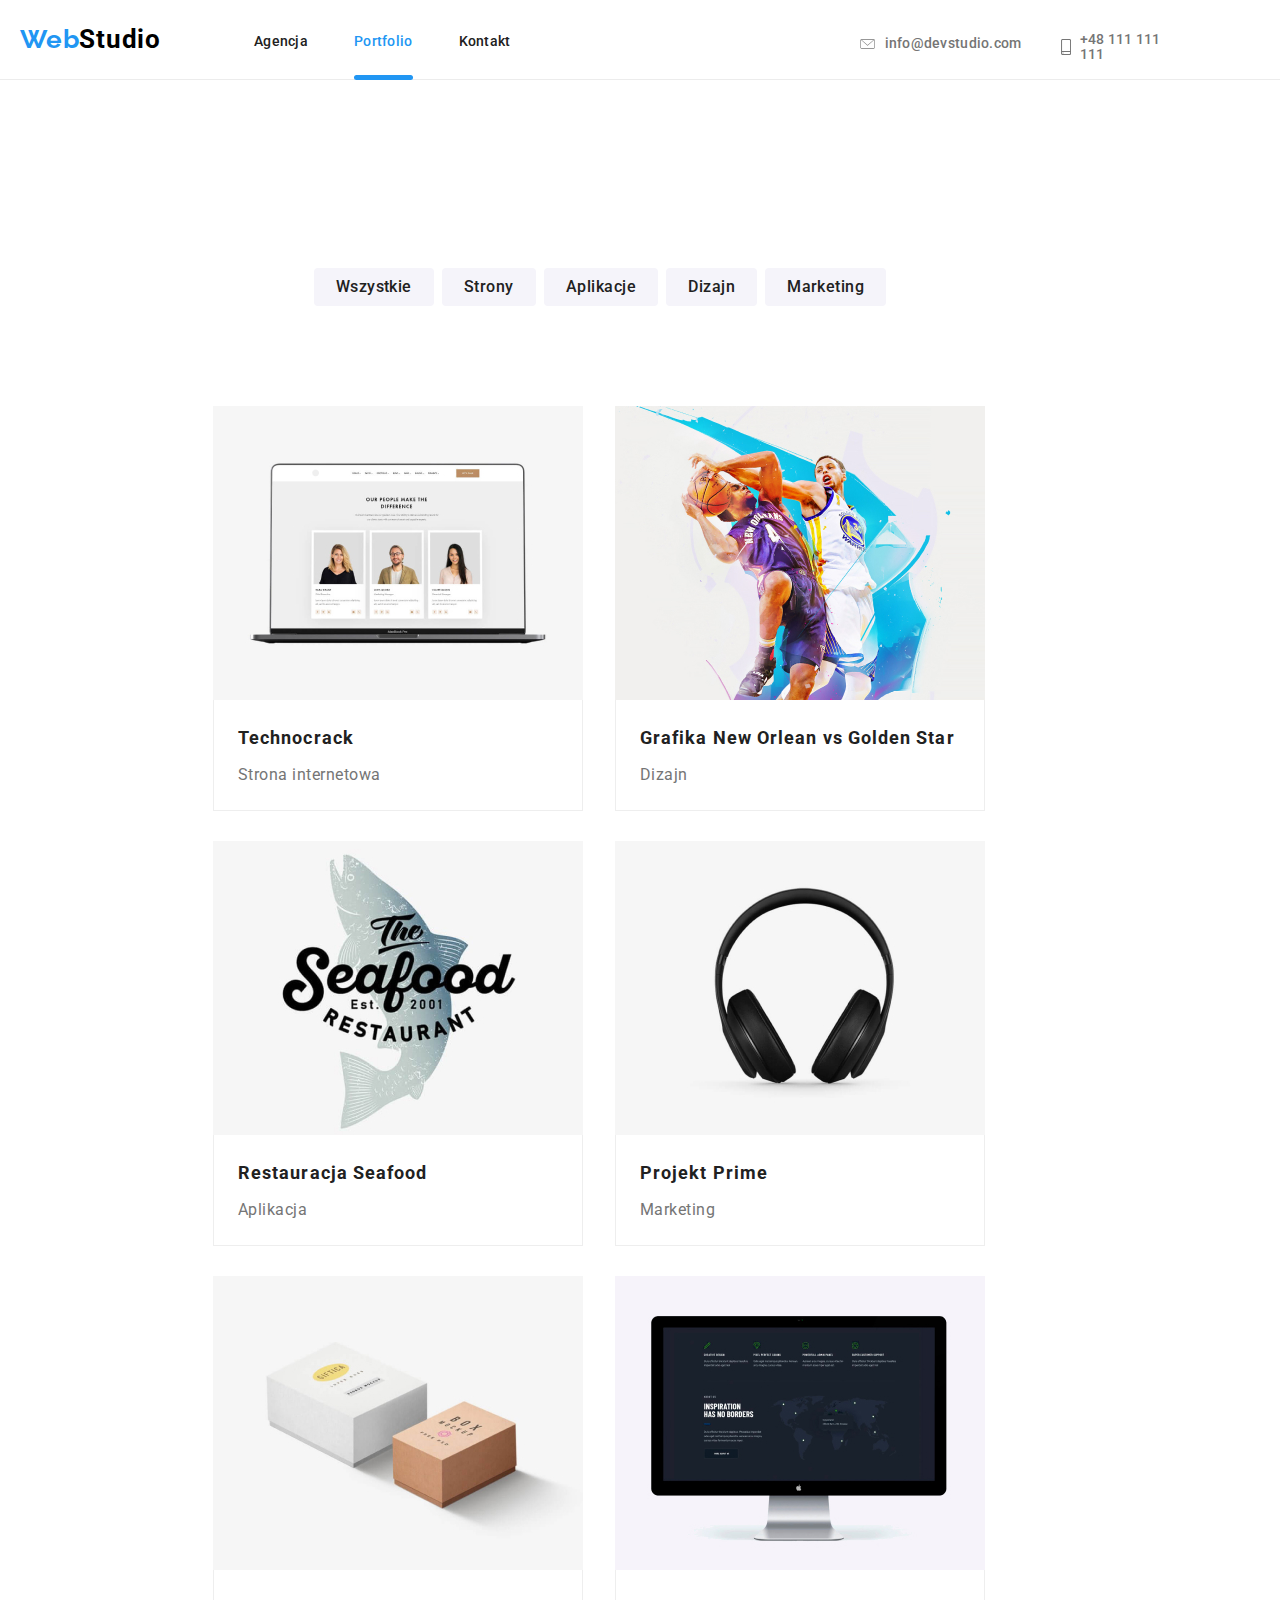
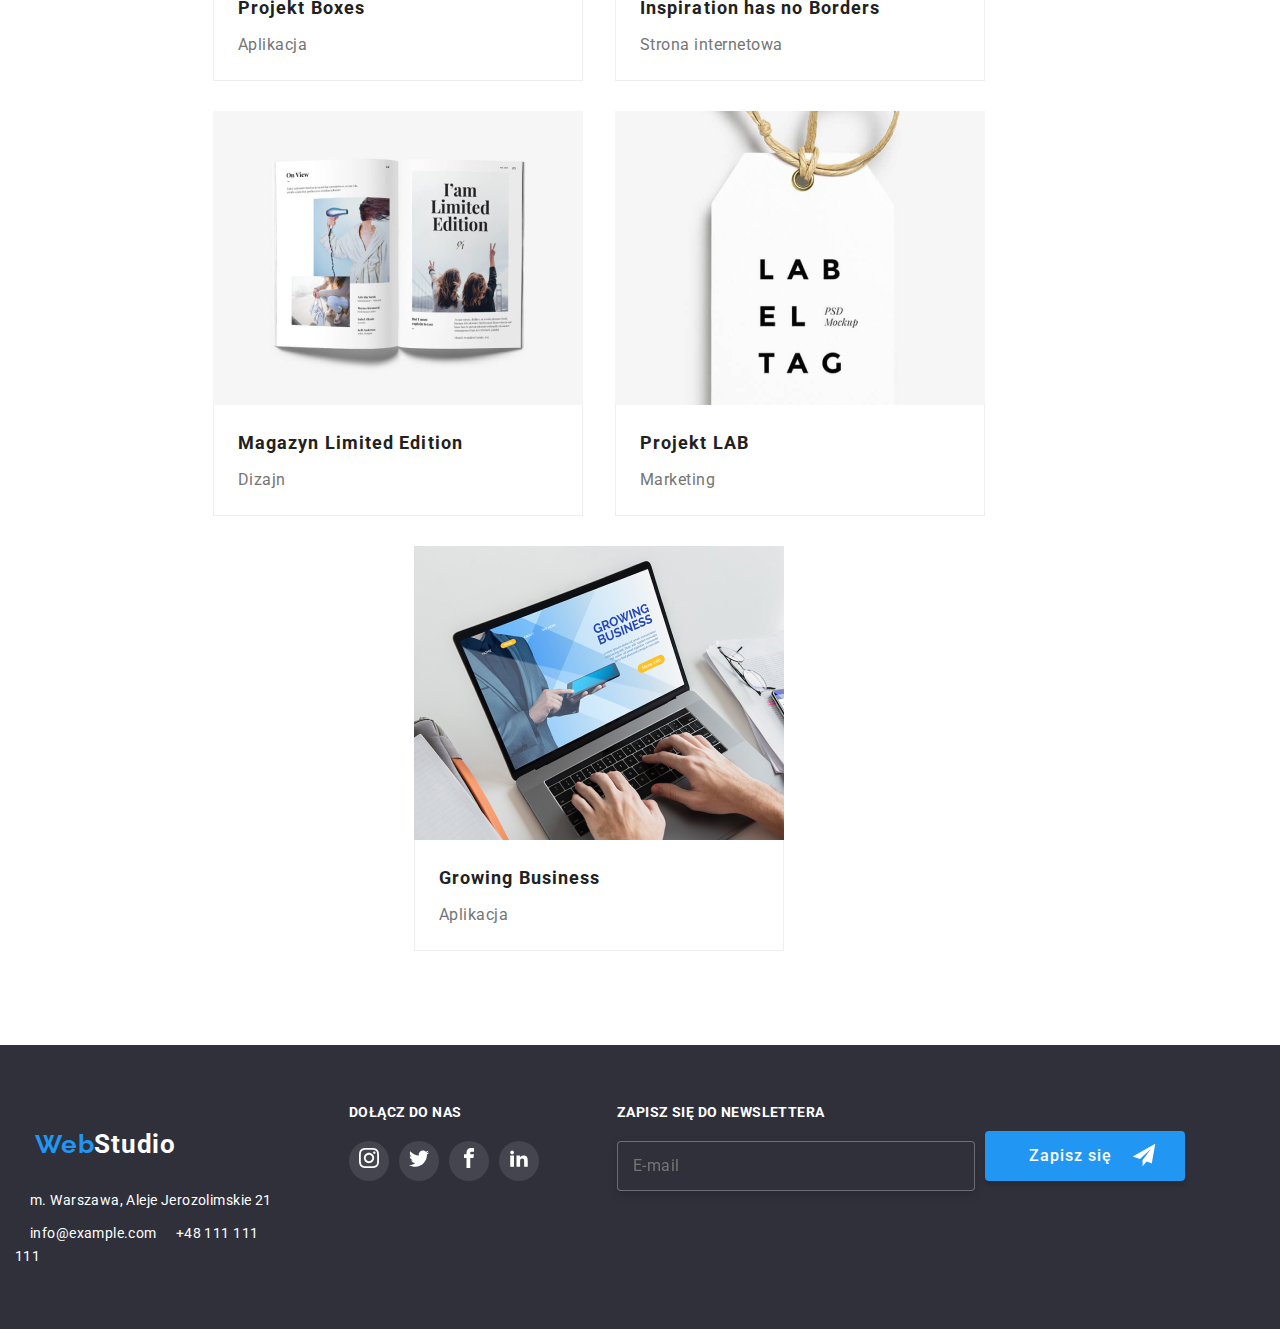
==== portfolio.html @ b89a32fb "HW 08" ====
<!DOCTYPE html>
<html lang="pl">

<head>
    <meta charset="utf-8">
    <meta http-equiv="X-UA-Compatible" content="IE=edge">
    <meta name="viewport" content="width=device-width, initial-scale=1.0">
    <link rel="stylesheet" href="https://cdnjs.cloudflare.com/ajax/libs/modern-normalize/1.0.0/modern-normalize.min.css">
    <title>WebStudio/Portfolio</title>
    <link rel="preconnect" href="https://fonts.googleapis.com"> 
    <link rel="preconnect" href="https://fonts.gstatic.com" crossorigin> 
    <link href="https://fonts.googleapis.com/css2?family=Anek+Latin:wght@700&family=Raleway:wght@700&family=Roboto:wght@400;500;700;900&display=swap" rel="stylesheet">
    <link rel="stylesheet" href="css/main.min.css">
</head>

<body class="center">

    <!--HEADER-->
    
    <header class="header">
        <div class="container header__links">
            <a class="logo" href="index.html" target="_self"><span class="logo__link">Web</span>Studio</a>
            <nav class="nav">    
                <ul class="nav-list list">
                    <li>
                        <a class="nav-list__item" href="index.html">Agencja</a>
                    </li>
                    <li>
                        <a class="nav-list__item nav-list__item--active" href="portfolio.html" target="_self">Portfolio</a>
                    </li>
                    <li>
                        <a class="nav-list__item" href="#footer">Kontakt</a>
                    </li>
                </ul>
            </nav>
            <div>
                <ul class="contacts list">
                    <li> 
                        <a class="contacts__link" href="mailto:info@devstudio.com">
                            <svg class="icon contacts__icon" width="25" height="20" viewBox="0 0 25 20">
                                <use href="./images/icons.svg#icon-mail-envelope-closed"></use>
                            </svg>
                            info@devstudio.com
                        </a>
                    </li>
                    <li>
                        <a class="contacts__link" href="tel:+48111111111"> 
                            <svg class="icon contacts__icon" width="25" height="16" viewBox="0 0 10 16">
                                <use href="./images/icons.svg#icon-smartphone"></use>
                            </svg>
                            +48 111 111 111
                        </a>
                    </li>
                </ul>
            </div>
             <button type="button" class="js-open-menu"><svg class="menu__open-btn"><use href="./images/icons.svg#icon-menu_40px"></use></svg></button>
        </div>

        <!-- MENU MOBILE-->

        <div class="js-menu-container">
            <button type="button" class="js-close-menu"><svg class="menu__button-icon"><use href="./images/icons.svg#icon-close-24px"></use></svg></button>  
            <nav>
                <ul class="mobile-nav">
                    <li><a href="index.html"class="mobile-nav__item">Agencja</a></li>
                    <li><a href="portfolio.html"class="mobile-nav__item">Portfolio</a></li>
                    <li><a href="#" class="mobile-nav__item">Kontakt</a></li>
                </ul>
            </nav>
            <div>
                <ul>
                    <li>
                        <a href="tel:+48111111111" class="menu__contact menu__contact--tel">+48 111 111 111</a>
                    </li>
                    <li>
                        <a href="mailto:info@devstudio.com" class="menu__contact menu__contact--mail">info@devstudio.com</a>
                    </li>
                </ul>
            </div>
            <ul class="menu__socials">
                <li><a href="#" class="menu__socials--item menu__socials--item-first">Instagram</a></li>
                <li><a href="#" class="menu__socials--item">Twitter</a></li>
                <li><a href="#" class="menu__socials--item">Facebook</a></li>
                <li><a href="#" class="menu__socials--item menu__socials--item-last">LinkedIn</a></li>
            </ul>        
        </div>
    </header>
   
    <!--GŁÓWNA ZAWARTOŚĆ STRONY-->

    <main class="portfolio">
        <section class="section">
            <div class="container">
                <ul class="aside-list list">
                    <li>
                        <button class="aside-list__button" type="button">Wszystkie</button>
                    </li>
                    <li>
                        <button class="aside-list__button" type="button">Strony</button>
                    </li>
                    <li>
                        <button class="aside-list__button" type="button">Aplikacje</button>
                    </li>
                    <li>
                        <button class="aside-list__button" type="button">Dizajn</button>
                    </li>
                    <li>
                        <button class="aside-list__button" type="button">Marketing</button>
                    </li>
                </ul>
            </div>    
            
            <!--SEKCJA WSZYSTKIE-->
        
            <div class="container">
                <ul class="portfolio-list">
                    <li>
                        <figure class="portfolio-list__figure"> 
                            <div class="portfolio-list__box">
                                <div class="portfolio-list__overlay">
                                    <p class="portfolio-list__text">
                                    Technocrack jest popularną platformą wykorzystywaną do rozpowszechniania koronawirusa. Firmy wykorzystują tę platformę do celów szpiegowskich i ataków na niezabezpieczone serwery konkurencji</p>
                                </div>
                                <picture>
                                    <source srcset="./images/technocrack/mobile_technocrack.jpg 1x, ./images/technocrack/mobile_technocrack@2x.jpg 2x" media="(max-width: 767px)"/>
                                    <source srcset="./images/technocrack/tablet_technocrack.jpg 1x, ./images/technocrack/tablet_technocrack@2x.jpg 2x" media="(max-width: 1199px)"/>
                                    <source srcset="./images/technocrack/desktop_technocrack.jpg 1x, ./images/technocrack/desktop_technocrack@2x.jpg 2x" media="(min-width: 1200px)"/>
                                    <img class="no-gap portfolio-list__media" src="./images/technocrack/mobile_technocrack.jpg" alt="Makieta strony internetowej"/>
                                </picture>
                            </div> 
                            <figcaption class="portfolio-list__item">
                                <h2 class="portfolio-list__title">Technocrack</h2>
                                <p class="portfolio-list__descr">Strona internetowa</p>
                            </figcaption>
                        </figure>
                    </li>
                    <li>
                        <figure class="portfolio-list__figure">
                            <div class="portfolio-list__box">
                                <div class="portfolio-list__overlay">
                                    <p class="portfolio-list__text">
                                    Technocrack jest popularną platformą wykorzystywaną do rozpowszechniania koronawirusa. Firmy wykorzystują tę platformę do celów szpiegowskich i ataków na niezabezpieczone serwery konkurencji</p>
                                </div>
                                <picture>
                                    <source srcset="./images/new-orleans/mobile_new-orleans.jpg 1x, ./images/new-orleans/mobile_new-orleans@2x.jpg 2x" media="(max-width: 767px)"/>
                                    <source srcset="./images/new-orleans/tablet_new-orleans.jpg 1x, ./images/new-orleans/tablet_new-orleans@2x.jpg 2x" media="(max-width: 1199px)"/>
                                    <source srcset="./images/new-orleans/desktop_new-orleans.jpg 1x, ./images/new-orleans/desktop_new-orleans@2x.jpg 2x" media="(min-width: 1200px)"/>
                                    <img class="no-gap portfolio-list__media" src="./images/new-orleans/mobile_new-orleans.jpg" alt="Koszykarze"/>
                                </picture>                                
                            </div>
                            <figcaption class="portfolio-list__item">
							    <h2 class="portfolio-list__title">Grafika New Orlean vs Golden Star</h2>
                                <p class="portfolio-list__descr">Dizajn</p>
                            </figcaption>
                        </figure>
                    </li>
                    <li>
                        <figure class="portfolio-list__figure">
                            <div class="portfolio-list__box">
                                <div class="portfolio-list__overlay">
                                    <p class="portfolio-list__text">
                                    Technocrack jest popularną platformą wykorzystywaną do rozpowszechniania koronawirusa. Firmy wykorzystują tę platformę do celów szpiegowskich i ataków na niezabezpieczone serwery konkurencji</p>
                                </div>
                                <picture>
                                    <source srcset="./images/seafood/mobile_seafood.jpg 1x, ./images/seafood/mobile_seafood@2x.jpg 2x" media="(max-width: 767px)"/>
                                    <source srcset="./images/seafood/tablet_seafood.jpg 1x, ./images/seafood/tablet_seafood@2x.jpg 2x" media="(max-width: 1199px)"/>
                                    <source srcset="./images/seafood/desktop_seafood.jpg 1x, ./images/seafood/desktop_seafood@2x.jpg 2x" media="(min-width: 1200px)"/>
                                    <img class="no-gap portfolio-list__media" src="./images/seafood/mobile_seafood.jpg" alt="Logo restauracji Seafood"/>
                                </picture>                                
                            </div>
                            <figcaption class="portfolio-list__item">
                                <h2 class="portfolio-list__title">Restauracja Seafood</h2>
                                <p class="portfolio-list__descr">Aplikacja</p>
                            </figcaption>
                        </figure>
                    </li>
                    <li>
                        <figure class="portfolio-list__figure">
                            <div class="portfolio-list__box">
                                <div class="portfolio-list__overlay">
                                    <p class="portfolio-list__text">
                                    Technocrack jest popularną platformą wykorzystywaną do rozpowszechniania koronawirusa. Firmy wykorzystują tę platformę do celów szpiegowskich i ataków na niezabezpieczone serwery konkurencji</p>
                                </div>
                                <picture>
                                    <source srcset="./images/projekt-prime/mobile_projekt-prime.jpg 1x, ./images/projekt-prime/mobile_projekt-prime@2x.jpg 2x" media="(max-width: 767px)"/>
                                    <source srcset="./images/projekt-prime/tablet_projekt-prime.jpg 1x, ./images/projekt-prime/tablet_projekt-prime@2x.jpg 2x" media="(max-width: 1199px)"/>
                                    <source srcset="./images/projekt-prime/desktop_projekt-prime.jpg 1x, ./images/projekt-prime/desktop_projekt-prime@2x.jpg 2x" media="(min-width: 1200px)"/>
                                    <img class="no-gap portfolio-list__media" src="./images/projekt-prime/mobile_projekt-prime.jpg" alt="Czarne słuchawki"/>
                                </picture>                                
                            </div>
                            <figcaption class="portfolio-list__item">
                                <h2 class="portfolio-list__title">Projekt Prime</h2>
                                <p class="portfolio-list__descr">Marketing</p>
                            </figcaption>
                        </figure>
                    </li>
                    <li>
                        <figure class="portfolio-list__figure">
                            <div class="portfolio-list__box">
                                <div class="portfolio-list__overlay">
                                    <p class="portfolio-list__text">
                                    Technocrack jest popularną platformą wykorzystywaną do rozpowszechniania koronawirusa. Firmy wykorzystują tę platformę do celów szpiegowskich i ataków na niezabezpieczone serwery konkurencji</p>
                                </div>
                                <picture>
                                    <source srcset="./images/projekt-boxes/mobile_projekt-boxes.jpg 1x, ./images/projekt-boxes/mobile_projekt-boxes@2x.jpg 2x" media="(max-width: 767px)"/>
                                    <source srcset="./images/projekt-boxes/tablet_projekt-boxes.jpg 1x, ./images/projekt-boxes/tablet_projekt-boxes@2x.jpg 2x" media="(max-width: 1199px)"/>
                                    <source srcset="./images/projekt-boxes/desktop_projekt-boxes.jpg 1x, ./images/projekt-boxes/desktop_projekt-boxes@2x.jpg 2x" media="(min-width: 1200px)"/>
                                    <img class="no-gap portfolio-list__media" src="./images/projekt-boxes/mobile_projekt-boxes.jpg" alt="Dwa kartony"/>
                                </picture>                                
                            </div>
                            <figcaption class="portfolio-list__item">
                                <h2 class="portfolio-list__title">Projekt Boxes</h2>
                                <p class="portfolio-list__descr">Aplikacja</p>
                            </figcaption>
                        </figure>
                    </li>
                    <li>
                        <figure class="portfolio-list__figure">
                            <div class="portfolio-list__box">
                                <div class="portfolio-list__overlay">
                                    <p class="portfolio-list__text">
                                    Technocrack jest popularną platformą wykorzystywaną do rozpowszechniania koronawirusa. Firmy wykorzystują tę platformę do celów szpiegowskich i ataków na niezabezpieczone serwery konkurencji</p>
                                </div>
                                <picture>
                                    <source srcset="./images/inspiration/mobile_inspiration.jpg 1x, ./images/inspiration/mobile_inspiration@2x.jpg 2x" media="(max-width: 767px)"/>
                                    <source srcset="./images/inspiration/tablet_inspiration.jpg 1x, ./images/inspiration/tablet_inspiration@2x.jpg 2x" media="(max-width: 1199px)"/>
                                    <source srcset="./images/inspiration/desktop_inspiration.jpg 1x, ./images/inspiration/desktop_inspiration@2x.jpg 2x" media="(min-width: 1200px)"/> 
                                    <img class="no-gap portfolio-list__media" src="./images/inspiration/mobile_inspiration.jpg" alt="Monitor"/>
                                </picture>                               
                            </div>
                            <figcaption class="portfolio-list__item">
                                <h2 class="portfolio-list__title">Inspiration has no Borders</h2>
                                <p class="portfolio-list__descr">Strona internetowa</p>
                            </figcaption>
                        </figure>
                    </li>
                    <li>
                        <figure class="portfolio-list__figure">
                            <div class="portfolio-list__box">
                                <div class="portfolio-list__overlay">
                                    <p class="portfolio-list__text">
                                    Technocrack jest popularną platformą wykorzystywaną do rozpowszechniania koronawirusa. Firmy wykorzystują tę platformę do celów szpiegowskich i ataków na niezabezpieczone serwery konkurencji</p>
                                </div>
                                <picture>
                                    <source srcset="./images/magazyn/mobile_magazyn.jpg 1x, ./images/magazyn/mobile_magazyn@2x.jpg 2x" media="(max-width: 767px)"/>
                                    <source srcset="./images/magazyn/tablet_magazyn.jpg 1x, ./images/magazyn/tablet_magazyn@2x.jpg 2x" media="(max-width: 1199px)"/>
                                    <source srcset="./images/magazyn/desktop_magazyn.jpg 1x, ./images/magazyn/desktop_magazyn@2x.jpg 2x" media="(min-width: 1200px)"/>
                                    <img class="no-gap portfolio-list__media" src="./images/magazyn/mobile_magazyn.jpg" alt="Magazyn"/>
                                </picture>                                
                            </div>
                            <figcaption class="portfolio-list__item">
                                <h2 class="portfolio-list__title">Magazyn Limited Edition</h2>
                                <p class="portfolio-list__descr">Dizajn</p>
                            </figcaption>
                        </figure>
                    </li>
                    <li>
                        <figure class="portfolio-list__figure">
                            <div class="portfolio-list__box">
                                <div class="portfolio-list__overlay">
                                    <p class="portfolio-list__text">
                                    Technocrack jest popularną platformą wykorzystywaną do rozpowszechniania koronawirusa. Firmy wykorzystują tę platformę do celów szpiegowskich i ataków na niezabezpieczone serwery konkurencji</p>
                                </div>
                                <picture>
                                    <source srcset="./images/projekt-lab/mobile_projekt-lab.jpg 1x, ./images/projekt-lab/mobile_projekt-lab@2x.jpg 2x" media="(max-width: 767px)"/>
                                    <source srcset="./images/projekt-lab/tablet_projekt-lab.jpg 1x, ./images/projekt-lab/tablet_projekt-lab@2x.jpg 2x" media="(max-width: 1199px)"/>
                                    <source srcset="./images/projekt-lab/desktop_projekt-lab.jpg 1x, ./images/projekt-lab/desktop_projekt-lab@2x.jpg 2x" media="(min-width: 1200px)"/>
                                    <img class="no-gap portfolio-list__media" src="./images/projekt-lab/mobile_projekt-lab.jpg" alt="zawieszka lab"/>
                                </picture>                                
                            </div>
                            <figcaption class="portfolio-list__item">
                                <h2 class="portfolio-list__title">Projekt LAB</h2>
                                <p class="portfolio-list__descr">Marketing</p>
                            </figcaption>
                        </figure>
                    </li>
                    <li>
                        <figure class="portfolio-list__figure">
                            <div class="portfolio-list__box">
                                <div class="portfolio-list__overlay">
                                    <p class="portfolio-list__text">
                                    Technocrack jest popularną platformą wykorzystywaną do rozpowszechniania koronawirusa. Firmy wykorzystują tę platformę do celów szpiegowskich i ataków na niezabezpieczone serwery konkurencji</p>
                                </div>
                                <picture>
                                    <source srcset="./images/growing-business/mobile_growing-business.jpg 1x, ./images/growing-business/mobile_growing-business@2x.jpg 2x" media="(max-width: 767px)"/>
                                    <source srcset="./images/growing-business/tablet_growing-business.jpg 1x, ./images/growing-business/tablet_growing-business@2x.jpg 2x" media="(max-width: 1199px)"/>
                                    <source srcset="./images/growing-business/desktop_growing-business.jpg 1x, ./images/growing-business/desktop_growing-business@2x.jpg 2x" media="(min-width: 1200px)"/>
                                    <img class="no-gap portfolio-list__media" src="./images/growing-business/mobile_growing-business.jpg" alt="Laptop"/>
                                </picture>                                
                            </div>
                            <figcaption class="portfolio-list__item">
                                <h2 class="portfolio-list__title">Growing Business</h2>
                                <p class="portfolio-list__descr">Aplikacja</p>
                            </figcaption>
                        </figure>
                    </li>
                </ul>
            </section> 
        </div>
    </main>

    <!--FOOTER-->
    
    <footer class="footer">
        <div class="container footer-section">
            <ul class="footer-section__tablet">
                <li class="tablet__section">
                    <section>
                        <h2 class="footer-logo">
                            <a class="logo" href="index.html"><span class="logo__link">Web</span><span class="logo__link--white">Studio</span></a>
                        </h2>
                        <address class="footer__address"> m. Warszawa, Aleje Jerozolimskie 21</address>
                        <a class="footer-section__item--contact" href="mailto:info@example.com">info@example.com</a>
                        <a class="footer-section__item--contact" href="tel:+48111111111">+48 111 111 111</a>
                    </section>
                    <section class="footer__social-media">
                        <p class="footer__title">DOŁĄCZ DO NAS</p>
                        <div>
                            <ul class="footer__social-list list">
                                <li class="footer__social-item">
                                    <a>
                                        <svg width="20" height="20" viewBox="0 0 32 32">
                                            <use href="./images/icons.svg#icon-instagram"></use>
                                        </svg>
                                    </a>
                                </li>
                                <li class="footer__social-item">
                                    <a>
                                        <svg width="20" height="20" viewBox="0 0 32 32">
                                            <use href="./images/icons.svg#icon-twitter"></use>
                                        </svg>
                                    </a>
                                </li>
                                <li class="footer__social-item">
                                    <a>
                                        <svg width="20" height="20" viewBox="0 0 32 32">
                                            <use href="./images/icons.svg#icon-facebook"></use>
                                        </svg>
                                    </a>
                                </li>
                                <li class="footer__social-item">
                                    <a>
                                        <svg width="20" height="20" viewBox="0 0 32 32">
                                            <use href="./images/icons.svg#icon-linkedin2"></use>
                                        </svg>
                                    </a>
                                </li>
                            </ul>
                        </div>
                    </section> 
                </li>
                <li>   
                    <section class="newsletter">
                        <div>
                            <p class="footer__title">Zapisz się do newslettera</p>
                            <form name="newsletter" autocomplete="on"novalidate class="newsletter__form">
                                <label>
                                    <input class="newsletter__input" type="email" name="email" placeholder="E-mail"/>  
                                </label>
                                <button class="footer-btn" type="submit">
                                    <span class="footer-btn__label">Zapisz się</span>
                                    <svg class="footer-btn__icon" viewBox="0 0 34 32">
                                        <use href="./images/icons.svg#icon-icon-send"></use>
                                    </svg>
                                </button>
                            </form>    
                        </div>
                    </section>
                </li> 
            </ul>
        </div>
    </footer>
    <script src="./js/mobile-menu.js"></script>
</body>

</html>
---- css/main.min.css ----
body{font-family:"Roboto","Raleway",sans-serif;background-color:#fff;color:#212121;width:100%}*,*:before,*:after{margin:0;padding:0;box-sizing:border-box;list-style:none;text-decoration:none;text-transform:none;border:none;outline:none}h1,h2,h3,h4,h5,h6{margin:0}li{display:list-item}.container{width:100%;max-width:1200px;padding-left:15px;padding-right:15px;display:block;justify-content:center}.section{padding:94px 0 94px 0}.center{margin:0 auto}@media screen and (min-width: 320px)and (max-width: 767px){.container{min-width:320px;max-width:480px}}@media screen and (min-width: 768px)and (max-width: 1199px){.container{max-width:768px}}@media screen and (min-width: 1200px){.container{max-width:1200px}}.aside-list{display:flex;gap:8px;padding-bottom:50px;padding-left:15px;padding-right:15px;justify-content:center}.aside-list__button{font-family:"Roboto";font-weight:500;font-size:16px;line-height:1.6;text-align:center;border-radius:4px;background-color:#f5f4fa;color:#212121;letter-spacing:.03em;padding-top:6px;padding-bottom:6px;padding-left:22px;padding-right:22px;border:0px;cursor:pointer;transition:color 250ms,background 250ms,box-shadow 250ms;transition-timing-function:cubic-bezier(0.4, 0, 0.2, 1)}.aside-list__button:hover,.aside-list__button:focus{background-color:#2196f3;color:#fff;border-radius:4px;box-shadow:0px 1px 3px rgba(0,0,0,.12),0px 1px 1px rgba(0,0,0,.14),0px 2px 1px rgba(0,0,0,.2)}@media screen and (min-width: 320px)and (max-width: 767px){.aside-list{flex-wrap:wrap;justify-content:flex-start}.aside-list__button{margin-top:7px;margin-bottom:0px}}@media screen and (min-width: 1200px){.aside-list__button{margin-top:94px;margin-bottom:50px}}.checkmark{height:15px;width:16px;background-color:#fff;border:2px solid #000;position:absolute;top:3px;left:55px;cursor:pointer;border-radius:2px}.clients{background-color:#fff}.clients__title{text-align:center;font-family:"Roboto";font-weight:700;font-size:36px;letter-spacing:.03em;line-height:1.16;margin:0;padding-bottom:50px}.clients__list{display:flex;flex-direction:row;justify-content:center}.clients__item{display:flex;border:solid #afb1b8 1px;border-radius:4px;width:74;height:32;justify-content:center;align-items:center;cursor:pointer;fill:#afb1b8;transition:fill 250ms,border 250ms;transition-timing-function:cubic-bezier(0.4, 0, 0.2, 1)}.clients__item:not(:last-child){margin-right:30px}.clients__item:hover,.clients__item:focus{fill:#2196f3;cursor:pointer;border:solid #2196f3 1px;transition:fill 250ms,border 250ms;transition-timing-function:cubic-bezier(0.4, 0, 0.2, 1)}.clients__item svg{width:168px}@media screen and (min-width: 320px)and (max-width: 767px){.clients__item{width:210px}}@media screen and (min-width: 768px)and (max-width: 1199px){.clients__item{width:226px}}@media screen and (min-width: 1200px){.clients__title{font-size:36px;line-height:1.17;padding-bottom:50px}}.contacts{display:flex;padding-left:345px;padding-right:0px;padding-top:32px;padding-bottom:32px;gap:30px;justify-self:center}.contacts__icon{margin:2px;fill:currentColor}.contacts__link{text-decoration:none;color:#757575;fill:#757575;line-height:1.1;font-size:14px;font-weight:500;font-family:"Roboto";letter-spacing:.02em;display:flex;align-items:center;transition:color 250ms,fill 250ms;transition-timing-function:cubic-bezier(0.4, 0, 0.2, 1)}.contacts__link:focus,.contacts__link:hover{color:#2196f3;fill:#2196f3}@media screen and (min-width: 320px)and (max-width: 767px){.contacts{display:none}}@media screen and (min-width: 768px)and (max-width: 1199px){.contacts{display:inline-block;margin-left:100px}.contacts__link{padding-top:0px;padding-bottom:0px;font-size:12px}.contacts__icon--mail{padding-top:21px;padding-right:0px;padding-left:0px;padding-bottom:10px}}.footer-btn{height:50px;width:200px;color:#fff;background-color:#2196f3;border-radius:4px;font-family:"Roboto";font-weight:500;font-size:16px;line-height:1.6;letter-spacing:.06em;text-align:center;padding:2px 25px 5px 25px;margin-left:10px;border:none;display:inline-flex;justify-content:center;box-shadow:0px 4px 4px rgba(0,0,0,.15);cursor:pointer;transition:color 250ms,background 250ms,box-shadow 250ms;transition-timing-function:cubic-bezier(0.4, 0, 0.2, 1)}.footer-btn:hover{transform:scale(1.1)}.footer-btn__label{padding:10px 20px 10px 15px}.footer-btn__icon{fill:#fff;height:24px;width:24px;margin-top:10px}.footer{background-color:#2f303a}.footer__address{font-style:normal;font-family:"Roboto";display:block;padding-bottom:9px;padding-left:15px;color:#fff;font-size:14px;font-weight:400;line-height:1.7;letter-spacing:.03em}.footer__title{font-family:"Roboto";font-size:14px;font-weight:700;line-height:1.14;letter-spacing:.03em;text-transform:uppercase;color:#fff;margin:0}.footer-section{display:flex;align-items:baseline;padding-top:60px;padding-bottom:60px}.footer-section__item--contact{color:#fff;line-height:1.7;font-family:"Roboto";font-size:14px;font-weight:400;text-decoration:none;letter-spacing:.03em;padding-left:15px;transition:color 250ms;transition-timing-function:cubic-bezier(0.4, 0, 0.2, 1)}.footer-section__item--contact:hover{text-decoration:underline}.footer-section__item:hover,.footer-section__item:focus{color:#2196f3}@media screen and (min-width: 320px)and (max-width: 767px){.footer-section{display:block}.footer__address{padding-top:8px}.footer__title{padding-top:60px}}@media screen and (min-width: 768px)and (max-width: 1199px){.footer-section__item--contact{padding-top:8px}.footer-section__tablet{display:flex;flex-direction:column}.tablet__section{display:flex;flex-direction:row;justify-content:space-between;margin-bottom:60px}.footer__address{padding-left:61px}}@media screen and (min-width: 1200px){.footer-section{padding-bottom:60px}.footer-section__item--contact{padding-top:8px;text-align:left}.footer__address{text-align:left}.footer__title{text-align:left}.footer-section__tablet{display:flex;flex-direction:row}.tablet__section{display:flex;flex-direction:row;justify-content:space-between;margin-bottom:0px}}.header{background-color:#fff;height:80px;border-bottom:1px solid #ececec}.header__links{display:flex}@media screen and (min-width: 320px)and (max-width: 767px){.header{height:60px;margin-bottom:60px}.header__links{display:flex;justify-content:space-between}}@media screen and (min-width: 768px)and (max-width: 1199px){.header{margin-bottom:60px}.header__links{justify-content:space-between}}input::placeholder{font-family:"Roboto";font-size:16px;font-weight:400;line-height:20px;letter-spacing:.03em;text-align:left}input:-webkit-autofill,input:-webkit-autofill:hover,input:-webkit-autofill:focus,input:-webkit-autofill:active{transition:background-color 5000s ease-in-out 0s}input:-webkit-autofill{-webkit-text-fill-color:#fff !important}.logo{font-family:"Roboto",sans-serif;font-size:26px;font-weight:700;color:#000;padding-left:5px;padding-top:24px;padding-bottom:24px;display:block;letter-spacing:.03em}.logo__link{text-decoration:none;letter-spacing:.03em;font-family:"Raleway";font-size:26px;line-height:1.2;color:#2196f3}.logo__link--white{color:#fff}.footer-logo{padding-bottom:5px;padding-left:15px}@media screen and (min-width: 320px)and (max-width: 767px){.logo{padding-top:16px;padding-bottom:16px}.footer-logo{display:flex;justify-content:center}}@media screen and (min-width: 768px)and (max-width: 1199px){.logo{padding-right:83px}.footer-logo{padding-left:100px}}@media screen and (min-width: 1200px){.logo{font-size:26px;line-height:1.19}}.lorem{background-color:#fff}.lorem__title{font-family:"Roboto";font-size:14px;font-weight:700;line-height:1.1;text-transform:uppercase;letter-spacing:.03em;padding-top:30px;margin:0}.lorem__icon{display:flex;justify-content:center;align-items:center;border-radius:4px;width:270;height:120}.lorem__list{display:flex;padding-left:15px;padding-right:15px;justify-content:space-around}.lorem__description{color:#757575;font-size:14px;line-height:1.7;letter-spacing:.03em;font-weight:400;margin-top:10px;margin-bottom:0}.lorem__item:not(:last-child){padding-right:30px}@media screen and (min-width: 320px)and (max-width: 767px){.lorem{padding-top:30px;padding-bottom:60px}.lorem__icon{margin-top:30px;width:450px}.lorem__title{width:450px;text-align:center;justify-content:center}.lorem__description{width:450px}}@media screen and (min-width: 768px)and (max-width: 1199px){.lorem{padding-top:60px;padding-bottom:60px}.lorem__icon{width:354px}.lorem__list{display:flex;flex-direction:row;flex-wrap:wrap;justify-content:center;gap:30px}.lorem__description{width:354px}}@media screen and (min-width: 1200px){.lorem{padding-bottom:0px}.lorem__icon{width:270px}.lorem__list{display:flex;flex-direction:row;flex-wrap:wrap;justify-content:center;gap:30px}.lorem__description{width:270px}}.js-menu-container{width:100vw;height:100vh;border:none;padding-left:40px;z-index:999;background:#fff;transform:translateX(0);visibility:hidden;transition-property:transform,visibility;transition-duration:250ms;transition-timing-function:ease-in-out;position:fixed;top:0;right:0}.js-menu-container .is-open{transform:translateX(100%)}.is-open{visibility:visible}.js-close-menu{background:#fff}.js-open-menu{background:#fff;height:60px;padding-top:10px;padding-bottom:10px}.menu__button-icon{fill:#000;border:none;height:18.6666698456px;width:18.6666698456px;margin-top:21px;margin-left:396px;margin-right:25.33px}.menu__button-icon:hover,.menu__button-icon:focus{fill:#2196f3}.mobile-nav__item{display:inline-block;font-family:"Roboto";font-weight:500;font-size:40px;line-height:1.175;text-align:center;letter-spacing:.02em;color:#212121}.mobile-nav__item:hover,.mobile-nav__item:focus{color:#2196f3}.mobile-nav__item:first-child{padding-top:18px}.mobile-nav__item:nth-child(3){padding-top:36px}.menu__contact{display:inline-block;font-family:"Roboto";font-weight:500;letter-spacing:.02em}.menu__contact--tel{font-size:34px;line-height:1.176;color:#2196f3;padding-top:302px}.menu__contact--mail{font-size:24px;line-height:1.167;color:#757575;padding-top:32px;padding-bottom:64px}.menu__socials{display:flex;flex-direction:row}.menu__socials--item{font-family:"Roboto";font-style:normal;font-weight:500;font-size:18px;line-height:1.222;letter-spacing:.02em;color:#2196f3;padding-left:10px;padding-right:10px;border-right:1px solid rgba(33,33,33,.2)}.menu__socials--item--first{padding-left:0px}.menu__socials--item--last{border-right:none}.modal-button{margin-top:30px;margin-bottom:40px;display:flex;justify-content:center}.modal-button:hover{transform:scale(1.1)}.modal-button__label{width:200px;height:50px;background:#2196f3;box-shadow:0px 4px 4px rgba(0,0,0,.15);border:none;border-radius:4px;font-family:"Roboto";font-style:normal;font-weight:700;font-size:16px;line-height:30px;cursor:pointer;text-align:center;justify-content:center;letter-spacing:.06em;color:#fff;transition-duration:250ms;transition-timing-function:cubic-bezier(0.4, 0, 0.2, 1);transition-property:transform}@media screen and (min-width: 320px)and (max-width: 767px){.menu__open-btn{width:40px;height:40px;background:#fff;fill:#000}.menu__open-btn:hover,.menu__open-btn:focus{fill:#2196f3}}@media screen and (min-width: 768px)and (max-width: 1199px){.menu__open-btn{display:none}}@media screen and (min-width: 1200px){.menu__open-btn{display:none}}.modal-checkbox{display:block;position:relative;cursor:pointer;margin-top:20px}.modal-checkbox input{opacity:0;cursor:pointer;height:0;width:0}.modal-checkbox__text{font-family:"Roboto";font-style:normal;font-weight:400;font-size:14px;line-height:24px;letter-spacing:.03em;color:#757575;text-shadow:0px 4px 4px rgba(0,0,0,.25);margin-left:80px;cursor:default}.modal-checkbox__link{color:#2196f3;text-decoration:underline;cursor:pointer}.modal-checkbox__icon{height:15px;width:16px;visibility:hidden}.modal-checkbox input:checked~.checkmark .modal-checkbox__icon{background-color:#2196f3;border:none;border-radius:2px;visibility:visible;position:absolute;top:-2px;left:-2px}@media screen and (min-width: 1200px){.modal-checkbox__text{font-size:14px}}.modal-exit{position:absolute;top:8px;right:8px;width:30px;height:30px;background-color:#fff;border:1px solid rgba(0,0,0,.1);border-radius:50%;cursor:pointer;transition:background-color 250ms,color 250ms,box-shadow 250ms;transition-timing-function:cubic-bezier(0.4, 0, 0.2, 1)}.modal-exit:hover{background-color:#2196f3;color:#fff;box-shadow:0px 1px 3px rgba(0,0,0,.12),0px 1px 1px rgba(0,0,0,.14),0px 2px 1px rgba(0,0,0,.2);transform:scale(1.1);transition:background-color 250ms,color 250ms,box-shadow 250ms;transition-timing-function:cubic-bezier(0.4, 0, 0.2, 1)}@media screen and (min-width: 1200px){.modal-exit{margin-left:490px}}.modal{position:fixed;top:0;left:0;width:100%;height:100%;z-index:1000;background-color:rgba(0,0,0,.2);transition:opacity 250ms,visibility 250ms;transition-timing-function:cubic-bezier(0.4, 0, 0.2, 1)}.modal__content{position:absolute;top:50%;left:50%;width:528px;height:581px;transform:translate(-50%, -50%);background-color:#fff;box-shadow:0px 1px 3px rgba(0,0,0,.12),0px 1px 1px rgba(0,0,0,.14),0px 2px 1px rgba(0,0,0,.2);border-radius:4px}.modal__title{font-family:"Roboto";font-size:20px;font-weight:500;line-height:23px;letter-spacing:.03em;text-align:center;color:#212121;padding-bottom:2px;margin-top:40px}.modal__text{font-family:"Roboto";font-size:12px;font-weight:400;line-height:14px;letter-spacing:.01em;text-align:left;color:rgba(117,117,117,.5019607843);padding-left:40px;padding-bottom:4px;padding-top:10px;display:inline-block}.modal__box{width:448px;border:1px solid rgba(33,33,33,.2);border-radius:4px;height:40px;margin-left:40px;position:relative;padding-left:42px;outline:none}.modal__box:focus{border:1px solid #2196f3}.modal__name-icon{fill:#212121;height:12px;width:12px;position:absolute;top:108px;left:50px}.modal__phone-icon{fill:#212121;height:13px;width:13px;position:absolute;top:175px;left:50px}.modal__email-icon{fill:#212121;height:12px;width:15px;position:absolute;top:243px;left:50px}.modal__textarea{width:448px;border:1px solid rgba(33,33,33,.2);border-radius:4px;height:120px;margin-left:40px;resize:none;padding-top:12px;padding-left:16px;outline:none}.modal__textarea:focus{border:1px solid #2196f3}textarea::placeholder{font-style:normal;font-weight:400;font-size:12px;line-height:14px;letter-spacing:.01em;color:rgba(117,117,117,.5)}input:focus+.modal__name-icon,input:focus+.modal__phone-icon,input:focus+.modal__email-icon{fill:#2196f3;transition-duration:250ms;transition-timing-function:cubic-bezier(0.4, 0, 0.2, 1);transition-property:fill}.is-hidden{opacity:0;pointer-events:none;visibility:hidden;transform:scale(0.5)}@media screen and (min-width: 320px)and (max-width: 767px){.modal__title{padding-left:40px;padding-right:40px}}@media screen and (min-width: 1200px){.modal__box{height:581px;width:528px}.modal__box__content{width:448px}.modal__box__textarea{width:448px}.modal__box__name-icon{position:absolute;top:108px;left:60px}.modal__box__phone-icon{position:absolute;top:175px;left:60px}.modal__box__email-icon{position:absolute;top:243px;left:60px}textarea::placeholder{font-size:12px}}.nav{padding-left:93px;padding-top:32px;padding-bottom:32px;letter-spacing:.02em}.nav-list{display:flex;padding:0;margin:0;gap:46px}.nav-list__item{font-weight:500;line-height:1.14;font-size:14px;font-family:"Roboto";text-decoration:none;letter-spacing:.02em;position:relative;transition:color 250ms;transition-timing-function:cubic-bezier(0.4, 0, 0.2, 1);color:#212121}.nav-list__item:focus,.nav-list__item:hover{color:#2196f3}.nav-list__item:hover::before,.nav-list__item:focus::before{width:100%;height:4px;border-radius:2px;background-color:#2196f3;content:"";position:absolute;top:42px}.nav-list__item--active{color:#2196f3}.nav-list__item--active::after{content:"";position:absolute;left:0;right:0;top:42px;background-color:#2196f3;height:5px;border-radius:10px 10px 10px 10px}@media screen and (min-width: 320px)and (max-width: 767px){.nav{display:none}}@media screen and (min-width: 768px)and (max-width: 1199px){.nav{gap:60px}}.newsletter{padding-left:70px}.newsletter__input{height:50px;width:358px;color:#fff;margin-top:20px;border:1px solid rgba(255,255,255,.3);border-radius:4px;background-color:#2f303a;filter:drop-shadow(0px 4px 4px rgba(0, 0, 0, 0.15));padding-left:15px}@media screen and (min-width: 320px)and (max-width: 767px){.newsletter__form{display:flex;flex-direction:column;align-items:center}}@media screen and (min-width: 768px)and (max-width: 1199px){.newsletter__form{display:flex}}@media screen and (min-width: 1200px){.newsletter{padding-left:78px}.newsletter__input{width:358px}.newsletter__form{display:flex;align-items:center}}.portfolio{background-color:#fff}.portfolio-list{display:flex;flex-direction:row;flex-wrap:wrap;gap:30px;padding:0;justify-content:center;cursor:pointer}.portfolio-list li:hover{box-shadow:0px 1px 3px rgba(0,0,0,.12),0px 1px 1px rgba(0,0,0,.14),0px 2px 1px rgba(0,0,0,.2);transition-duration:250ms;transition-timing-function:cubic-bezier(0.4, 0, 0.2, 1);cursor:pointer}.portfolio-list__figure{width:372px;position:relative}.portfolio-list__box{position:relative;overflow:hidden;height:294px}.portfolio-list__box:hover .portfolio-list__overlay{transform:translateY(0)}.portfolio-list__overlay{position:absolute;width:100%;height:100%;transform:translateY(100%);transition:transform 250ms,background-color 250ms;transition-timing-function:cubic-bezier(0.4, 0, 0.2, 1);background:rgba(33,150,243,.9)}.portfolio-list__text{font-size:18px;font-family:"Roboto";font-weight:400;padding:40px;line-height:1.55;letter-spacing:.03em;text-align:left;color:#fff}.portfolio-list__item{border-bottom:1px solid #eee;border-left:1px solid #eee;border-right:1px solid #eee;width:370px;padding-left:24px;padding-bottom:20px;padding-top:20px;background-color:#fff}.portfolio-list__title{font-weight:700;font-size:18px;font-family:"Roboto";line-height:2;color:#212121;letter-spacing:.06em}.portfolio-list__descr{font-size:16px;line-height:1.875;color:#757575;letter-spacing:.03em;padding-top:4px;font-family:"Roboto"}.no-gap{display:block}@media screen and (min-width: 320px)and (max-width: 767px){.portfolio-list{display:block}.portfolio-list__figure{width:450px;margin-top:30px}.portfolio-list__media{width:450px}.portfolio-list:nth-child(1){margin-top:40px}}@media screen and (min-width: 768px)and (max-width: 1199px){.portfolio-list{justify-content:flex-start}.portfolio-list__figure{width:354px}.portfolio-list__media{width:354px}.portfolio-list:nth-child(1),.portfolio-list:nth-child(2){margin-top:40px}}.social-media{display:flex;justify-content:center;margin:0;padding:0}.social-media__logo{fill:#afb1b8;cursor:pointer}.social-media__item{border-radius:50%;width:44px;height:44px;margin:0 10px;display:inline-flex;justify-content:center;align-items:center;background-color:#fff;transition-duration:250ms;transition-timing-function:cubic-bezier(0.4, 0, 0.2, 1);transition-property:background-color,fill}.social-media__item:hover,.social-media__item:focus{background-color:#2196f3;cursor:pointer}.social-media__item:hover .social-media__logo{fill:#fff;cursor:pointer}.social-media__item:focus .social-media__logo{fill:#fff;cursor:pointer}.footer__social-media{padding-left:70px}.footer__social-list{display:flex;padding-top:20px;gap:10px}.footer__social-item{width:40px;height:40px;border-radius:50%;background-color:rgba(255,255,255,.1);display:inline-flex;justify-content:center;align-items:center;fill:#fff;transition:background 250ms;transition-timing-function:cubic-bezier(0.4, 0, 0.2, 1)}.footer__social-item:hover,.footer__social-item:focus{fill:#fff;cursor:pointer;background-color:#2196f3}@media screen and (min-width: 320px)and (max-width: 767px){.footer__social-list{justify-content:center}.social-media{padding-bottom:24px;justify-content:center;width:450px}}@media screen and (min-width: 768px)and (max-width: 1199px){.footer__social-media{padding-left:144px;padding-right:74px}.social-media{padding-bottom:24px;justify-content:center;width:354px}}@media screen and (min-width: 1200px){.footer__social-media{padding-left:70px}.social-media{justify-content:center;width:270px}}.solution-button{font-weight:700;font-size:16px;font-family:"Roboto";line-height:1.9;width:200px;height:50px;background-color:#2196f3;color:#fff;box-shadow:0px 4px 4px rgba(0,0,0,.15);border-radius:4px;border:1px none;text-align:center;margin:0 auto;margin-top:30px;padding:0;display:block;letter-spacing:.06em;cursor:pointer;transition:color 250ms,background 250ms;transition-timing-function:cubic-bezier(0.4, 0, 0.2, 1)}.solution-button:hover{transform:scale(1.1)}.solution{display:flex;flex-direction:column;align-items:center;height:400px}.solution__background{height:600px;max-width:1600px;background-size:cover;background-position:center;background-repeat:no-repeat;background:rgba(47,48,58,.4);background-image:linear-gradient(to right, rgba(47, 48, 58, 0.4) 100%, rgba(47, 48, 58, 0.4) 100%),url(../images/mobile_header.jpg)}.solution__header{font-weight:900;font-size:44px;font-family:"Roboto";line-height:1.4;letter-spacing:.06em;border:1px none;text-transform:uppercase;color:#fff;display:block;width:696px;margin:0 auto;padding-top:100px;text-align:center}@media screen and (min-width: 320px)and (max-width: 767px){.solution__background{background-image:linear-gradient(to right, rgba(47, 48, 58, 0.4) 100%, rgba(47, 48, 58, 0.4) 100%),url(../images/mobile_header.jpg)}}@media screen and (min-width: 320px)and (max-width: 767px)and (min-device-pixel-ratio: 2),screen and (min-width: 320px)and (max-width: 767px)and (min-resolution: 192dpi),screen and (min-width: 320px)and (max-width: 767px)and (min-resolution: 2dppx){.solution__background{background-image:linear-gradient(to right, rgba(47, 48, 58, 0.4) 100%, rgba(47, 48, 58, 0.4) 100%),url(../images/mobile_header@2x.jpg)}}@media screen and (min-width: 768px)and (max-width: 1199px){.solution__background{background-image:linear-gradient(to right, rgba(47, 48, 58, 0.4) 100%, rgba(47, 48, 58, 0.4) 100%),url(../images/tablet_header.jpg)}}@media screen and (min-width: 768px)and (max-width: 1199px)and (min-device-pixel-ratio: 2),screen and (min-width: 768px)and (max-width: 1199px)and (min-resolution: 192dpi),screen and (min-width: 768px)and (max-width: 1199px)and (min-resolution: 2dppx){.solution__background{background-image:linear-gradient(to right, rgba(47, 48, 58, 0.4) 100%, rgba(47, 48, 58, 0.4) 100%),url(../images/tablet_header@2x.jpg)}}@media screen and (min-width: 1200px){.solution__background{background-image:linear-gradient(to right, rgba(47, 48, 58, 0.4) 100%, rgba(47, 48, 58, 0.4) 100%),url(../images/desktop_header.jpg)}}@media screen and (min-width: 1200px)and (min-device-pixel-ratio: 2),screen and (min-width: 1200px)and (min-resolution: 192dpi),screen and (min-width: 1200px)and (min-resolution: 2dppx){.solution__background{background-image:linear-gradient(to right, rgba(47, 48, 58, 0.4) 100%, rgba(47, 48, 58, 0.4) 100%),url(../images/desktop_header@2x.jpg)}}@media screen and (min-width: 1200px){.solution{height:600px}.solution__header{font-size:44px;line-height:1.37;padding-top:200px;width:696px}}.specialize{padding-top:0px;background-color:#fff}.specialize__list{display:flex;justify-content:space-around}.specialize__title{color:#212121;font-weight:700;font-size:36px;font-family:"Roboto";line-height:1.2;text-align:center;letter-spacing:.03em;padding-bottom:50px;margin:0}.specialize__img{margin:0;position:relative;width:370px;height:294px;display:flex}.specialize__desc{position:absolute;display:flex;width:370px;height:70px;top:224px;align-items:center;justify-content:center;z-index:2;font-weight:700;font-size:14px;line-height:1.14;letter-spacing:.03em;text-transform:uppercase;color:#fff;background:rgba(47,48,58,.8)}@media screen and (min-width: 320px)and (max-width: 767px){.specialize{display:none}}@media screen and (min-width: 768px)and (max-width: 1199px){.specialize{display:none}}.team{background-color:#f5f4fa;margin:0 auto;width:100%;height:100%}.team__title{font-weight:700;font-size:36px;font-family:"Roboto";text-align:center;letter-spacing:.03em;padding-bottom:50px;line-height:1.2;margin:0}.team__list{display:flex;justify-content:space-around}.team__item{width:270px;height:428px;background:#fff;box-shadow:0px 1px 3px rgba(0,0,0,.12),0px 1px 1px rgba(0,0,0,.14),0px 2px 1px rgba(0,0,0,.2);border-radius:0px 0px 4px 4px}.team__media{display:block}.team-member{color:#212121;text-align:center;letter-spacing:.03em;font-family:"Roboto";font-weight:500;font-size:16px;line-height:1.2;padding-top:30px;padding-bottom:10px;margin:0}.team-member__description{color:#757575;font-size:16px;font-family:"Roboto";line-height:1.2;text-align:center;letter-spacing:.03em;margin:0;display:block;padding-bottom:16px}@media screen and (min-width: 320px)and (max-width: 767px){.section{padding-bottom:60px;padding-top:60px}.team__list{display:block}.team__item{width:450px;margin-top:30px}.team__title{padding-bottom:0px}.team__media{width:450px;height:460px}}@media screen and (min-width: 768px)and (max-width: 1199px){.section{padding-bottom:60px;padding-top:60px}.team__list{flex-wrap:wrap}.team__item{width:354px}.team__title{padding-bottom:30px;padding-top:0px}.team__media{width:354px;height:374px}}@media screen and (min-width: 1200px){.team__item{width:270px}.team__title{font-size:36px;line-height:1.17}}/*# sourceMappingURL=main.min.css.map */
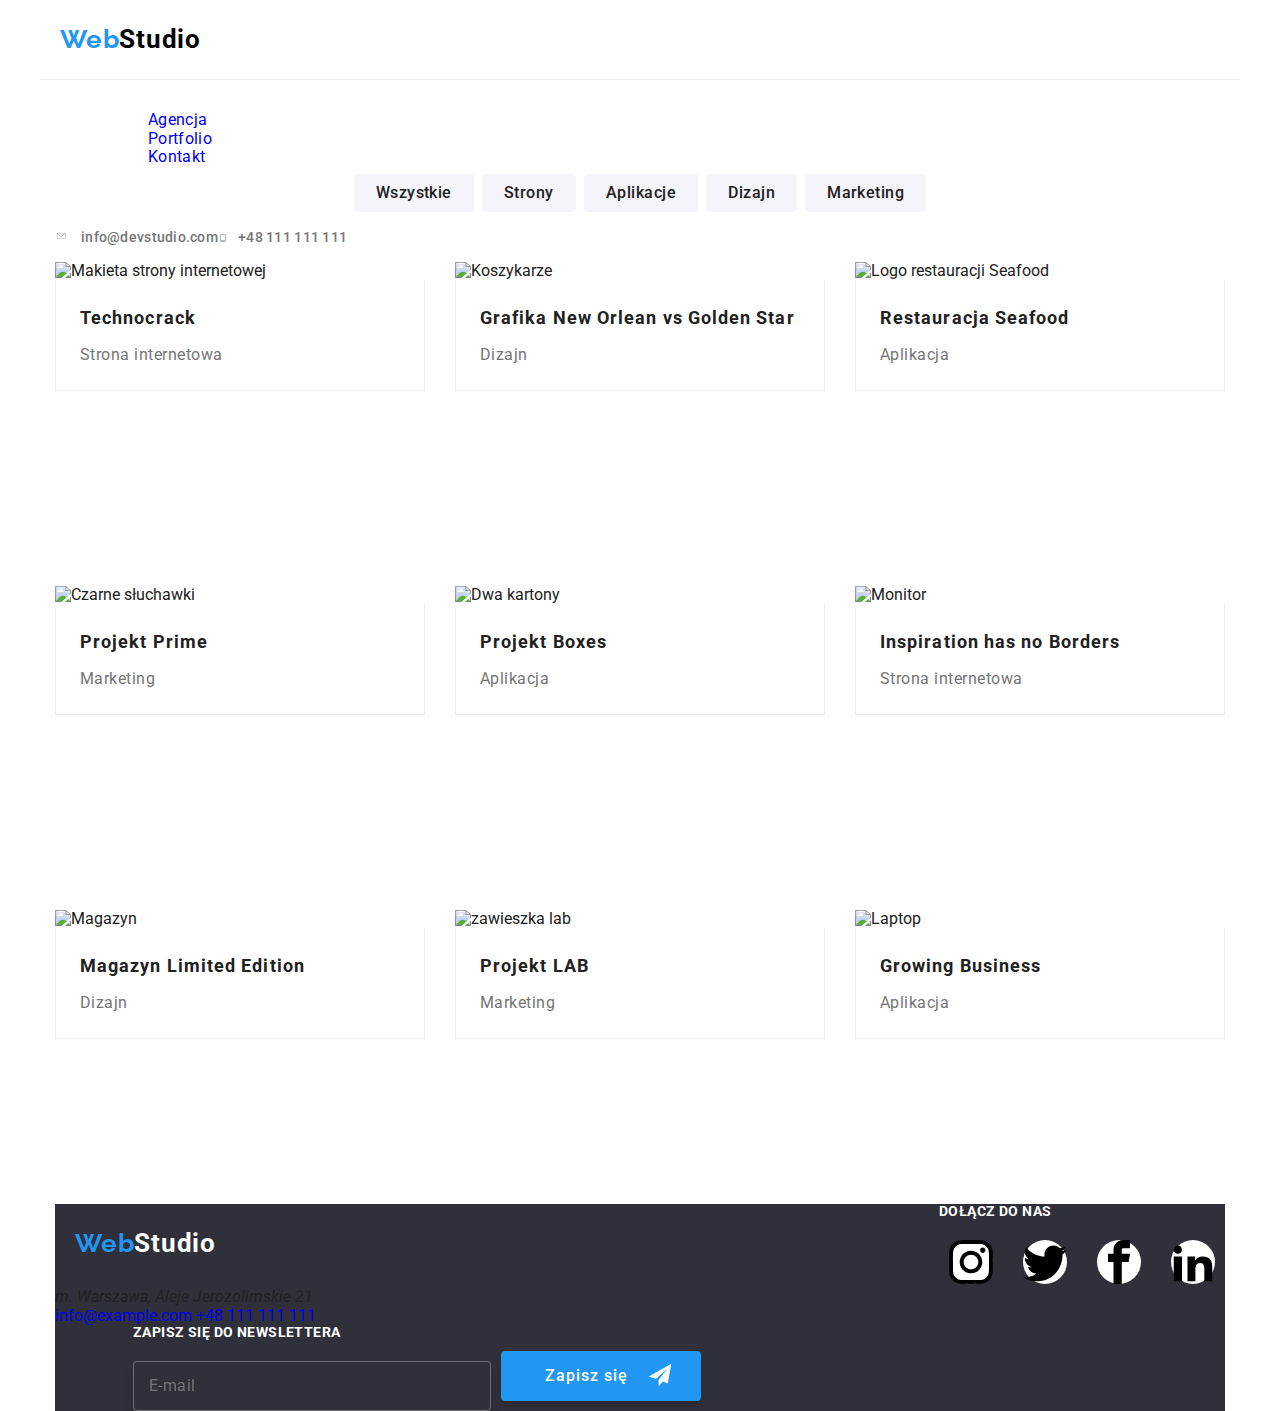
==== commit 84083a03: "updates" ====
--- a/portfolio.html
+++ b/portfolio.html
@@ -15,37 +15,39 @@
 
 <body class="center">
 
-    <!--HEADER-->
+<!--HEADER-->
     
-    <header class="header">
-        <div class="container header__links">
-            <a class="logo" href="index.html" target="_self"><span class="logo__link">Web</span>Studio</a>
-            <nav class="nav">    
-                <ul class="nav-list list">
-                    <li>
-                        <a class="nav-list__item" href="index.html">Agencja</a>
-                    </li>
-                    <li>
-                        <a class="nav-list__item nav-list__item--active" href="portfolio.html" target="_self">Portfolio</a>
-                    </li>
-                    <li>
-                        <a class="nav-list__item" href="#footer">Kontakt</a>
+    <header>
+        <div class="container header">
+            <h2 class="header__logo">
+                <a class="logo" href="index.html" target="_self"><span class="logo__link">Web</span>Studio</a>
+            </h2>
+            <nav>    
+                <ul class="nav">
+                    <li>
+                        <a class="nav__item nav__item--active" href="index.html">Agencja</a>
+                    </li>
+                    <li>
+                        <a class="nav__item" href="portfolio.html" target="_self">Portfolio</a>
+                    </li>
+                    <li>
+                        <a class="nav__item" href="#">Kontakt</a>
                     </li>
                 </ul>
             </nav>
             <div>
-                <ul class="contacts list">
+                <ul class="contacts">
                     <li> 
-                        <a class="contacts__link" href="mailto:info@devstudio.com">
-                            <svg class="icon contacts__icon" width="25" height="20" viewBox="0 0 25 20">
+                        <a class="contacts__item contact__item--mail" href="mailto:info@devstudio.com">
+                            <svg class="contacts__icon--mail" viewBox="0 0 25 20">
                                 <use href="./images/icons.svg#icon-mail-envelope-closed"></use>
                             </svg>
                             info@devstudio.com
                         </a>
                     </li>
                     <li>
-                        <a class="contacts__link" href="tel:+48111111111"> 
-                            <svg class="icon contacts__icon" width="25" height="16" viewBox="0 0 10 16">
+                        <a class="contacts__item contact__item--phone" href="tel:+48111111111"> 
+                            <svg class="contacts__icon--phone" viewBox="0 0 20 16">
                                 <use href="./images/icons.svg#icon-smartphone"></use>
                             </svg>
                             +48 111 111 111
@@ -53,321 +55,322 @@
                     </li>
                 </ul>
             </div>
-             <button type="button" class="js-open-menu"><svg class="menu__open-btn"><use href="./images/icons.svg#icon-menu_40px"></use></svg></button>
+            <button type="button" class="js-open-menu">
+                <svg class="menu__open-btn">
+                    <use href="./images/icons.svg#icon-menu_40px"></use>
+                </svg>
+            </button>
         </div>
 
-        <!-- MENU MOBILE-->
+<!-- MENU MOBILE-->
 
         <div class="js-menu-container">
-            <button type="button" class="js-close-menu"><svg class="menu__button-icon"><use href="./images/icons.svg#icon-close-24px"></use></svg></button>  
+            <button type="button" class="js-close-menu">
+                <svg class="menu__button-icon">
+                    <use href="./images/icons.svg#icon-close-24px"></use>
+                </svg>
+            </button>  
             <nav>
                 <ul class="mobile-nav">
-                    <li><a href="index.html"class="mobile-nav__item">Agencja</a></li>
-                    <li><a href="portfolio.html"class="mobile-nav__item">Portfolio</a></li>
-                    <li><a href="#" class="mobile-nav__item">Kontakt</a></li>
+                    <li>
+                        <a href="index.html" class="mobile-nav__item">Agencja</a>
+                    </li>
+                    <li>
+                        <a href="portfolio.html" class="mobile-nav__item">Portfolio</a>
+                    </li>
+                    <li>
+                        <a href="#" class="mobile-nav__item">Kontakt</a>
+                    </li>
                 </ul>
             </nav>
             <div>
                 <ul>
                     <li>
-                        <a href="tel:+48111111111" class="menu__contact menu__contact--tel">+48 111 111 111</a>
-                    </li>
-                    <li>
-                        <a href="mailto:info@devstudio.com" class="menu__contact menu__contact--mail">info@devstudio.com</a>
+                        <a href="tel:+48111111111" class="menu__contact menu__contact--tel"> +48 111 111 111 </a>
+                    </li>
+                    <li>
+                        <a href="mailto:info@devstudio.com" class="menu__contact menu__contact--mail"> info@devstudio.com </a>
                     </li>
                 </ul>
             </div>
             <ul class="menu__socials">
-                <li><a href="#" class="menu__socials--item menu__socials--item-first">Instagram</a></li>
-                <li><a href="#" class="menu__socials--item">Twitter</a></li>
-                <li><a href="#" class="menu__socials--item">Facebook</a></li>
-                <li><a href="#" class="menu__socials--item menu__socials--item-last">LinkedIn</a></li>
+                <li>
+                    <a href="#" class="menu__socials--item menu__socials--item-first">Instagram</a>
+                </li>
+                <li>
+                    <a href="#" class="menu__socials--item">Twitter</a>
+                </li>
+                <li>
+                    <a href="#" class="menu__socials--item">Facebook</a>
+                </li>
+                <li>
+                    <a href="#" class="menu__socials--item menu__socials--item-last">LinkedIn</a>
+                </li>
             </ul>        
         </div>
     </header>
    
-    <!--GŁÓWNA ZAWARTOŚĆ STRONY-->
-
-    <main class="portfolio">
-        <section class="section">
-            <div class="container">
-                <ul class="aside-list list">
-                    <li>
-                        <button class="aside-list__button" type="button">Wszystkie</button>
-                    </li>
-                    <li>
-                        <button class="aside-list__button" type="button">Strony</button>
-                    </li>
-                    <li>
-                        <button class="aside-list__button" type="button">Aplikacje</button>
-                    </li>
-                    <li>
-                        <button class="aside-list__button" type="button">Dizajn</button>
-                    </li>
-                    <li>
-                        <button class="aside-list__button" type="button">Marketing</button>
-                    </li>
-                </ul>
-            </div>    
+<!--GŁÓWNA ZAWARTOŚĆ STRONY-->
+<!--Buttons-->
+
+    <main>
+        <div class="container">
+            <ul class="buttons">
+                <li>
+                    <button class="buttons__item" type="button">Wszystkie</button>
+                </li>
+                <li>
+                    <button class="buttons__item" type="button">Strony</button>
+                </li>
+                <li>
+                    <button class="buttons__item" type="button">Aplikacje</button>
+                </li>
+                <li>
+                    <button class="buttons__item" type="button">Dizajn</button>
+                </li>
+                <li>
+                    <button class="buttons__item" type="button">Marketing</button>
+                </li>
+            </ul>
+        </div>    
             
-            <!--SEKCJA WSZYSTKIE-->
+<!--Portfolio section-->
         
-            <div class="container">
-                <ul class="portfolio-list">
-                    <li>
-                        <figure class="portfolio-list__figure"> 
-                            <div class="portfolio-list__box">
-                                <div class="portfolio-list__overlay">
-                                    <p class="portfolio-list__text">
-                                    Technocrack jest popularną platformą wykorzystywaną do rozpowszechniania koronawirusa. Firmy wykorzystują tę platformę do celów szpiegowskich i ataków na niezabezpieczone serwery konkurencji</p>
-                                </div>
-                                <picture>
-                                    <source srcset="./images/technocrack/mobile_technocrack.jpg 1x, ./images/technocrack/mobile_technocrack@2x.jpg 2x" media="(max-width: 767px)"/>
-                                    <source srcset="./images/technocrack/tablet_technocrack.jpg 1x, ./images/technocrack/tablet_technocrack@2x.jpg 2x" media="(max-width: 1199px)"/>
-                                    <source srcset="./images/technocrack/desktop_technocrack.jpg 1x, ./images/technocrack/desktop_technocrack@2x.jpg 2x" media="(min-width: 1200px)"/>
-                                    <img class="no-gap portfolio-list__media" src="./images/technocrack/mobile_technocrack.jpg" alt="Makieta strony internetowej"/>
-                                </picture>
-                            </div> 
-                            <figcaption class="portfolio-list__item">
-                                <h2 class="portfolio-list__title">Technocrack</h2>
-                                <p class="portfolio-list__descr">Strona internetowa</p>
-                            </figcaption>
-                        </figure>
-                    </li>
-                    <li>
-                        <figure class="portfolio-list__figure">
-                            <div class="portfolio-list__box">
-                                <div class="portfolio-list__overlay">
-                                    <p class="portfolio-list__text">
-                                    Technocrack jest popularną platformą wykorzystywaną do rozpowszechniania koronawirusa. Firmy wykorzystują tę platformę do celów szpiegowskich i ataków na niezabezpieczone serwery konkurencji</p>
-                                </div>
-                                <picture>
-                                    <source srcset="./images/new-orleans/mobile_new-orleans.jpg 1x, ./images/new-orleans/mobile_new-orleans@2x.jpg 2x" media="(max-width: 767px)"/>
-                                    <source srcset="./images/new-orleans/tablet_new-orleans.jpg 1x, ./images/new-orleans/tablet_new-orleans@2x.jpg 2x" media="(max-width: 1199px)"/>
-                                    <source srcset="./images/new-orleans/desktop_new-orleans.jpg 1x, ./images/new-orleans/desktop_new-orleans@2x.jpg 2x" media="(min-width: 1200px)"/>
-                                    <img class="no-gap portfolio-list__media" src="./images/new-orleans/mobile_new-orleans.jpg" alt="Koszykarze"/>
-                                </picture>                                
-                            </div>
-                            <figcaption class="portfolio-list__item">
-							    <h2 class="portfolio-list__title">Grafika New Orlean vs Golden Star</h2>
-                                <p class="portfolio-list__descr">Dizajn</p>
-                            </figcaption>
-                        </figure>
-                    </li>
-                    <li>
-                        <figure class="portfolio-list__figure">
-                            <div class="portfolio-list__box">
-                                <div class="portfolio-list__overlay">
-                                    <p class="portfolio-list__text">
-                                    Technocrack jest popularną platformą wykorzystywaną do rozpowszechniania koronawirusa. Firmy wykorzystują tę platformę do celów szpiegowskich i ataków na niezabezpieczone serwery konkurencji</p>
-                                </div>
-                                <picture>
-                                    <source srcset="./images/seafood/mobile_seafood.jpg 1x, ./images/seafood/mobile_seafood@2x.jpg 2x" media="(max-width: 767px)"/>
-                                    <source srcset="./images/seafood/tablet_seafood.jpg 1x, ./images/seafood/tablet_seafood@2x.jpg 2x" media="(max-width: 1199px)"/>
-                                    <source srcset="./images/seafood/desktop_seafood.jpg 1x, ./images/seafood/desktop_seafood@2x.jpg 2x" media="(min-width: 1200px)"/>
-                                    <img class="no-gap portfolio-list__media" src="./images/seafood/mobile_seafood.jpg" alt="Logo restauracji Seafood"/>
-                                </picture>                                
-                            </div>
-                            <figcaption class="portfolio-list__item">
-                                <h2 class="portfolio-list__title">Restauracja Seafood</h2>
-                                <p class="portfolio-list__descr">Aplikacja</p>
-                            </figcaption>
-                        </figure>
-                    </li>
-                    <li>
-                        <figure class="portfolio-list__figure">
-                            <div class="portfolio-list__box">
-                                <div class="portfolio-list__overlay">
-                                    <p class="portfolio-list__text">
-                                    Technocrack jest popularną platformą wykorzystywaną do rozpowszechniania koronawirusa. Firmy wykorzystują tę platformę do celów szpiegowskich i ataków na niezabezpieczone serwery konkurencji</p>
-                                </div>
-                                <picture>
-                                    <source srcset="./images/projekt-prime/mobile_projekt-prime.jpg 1x, ./images/projekt-prime/mobile_projekt-prime@2x.jpg 2x" media="(max-width: 767px)"/>
-                                    <source srcset="./images/projekt-prime/tablet_projekt-prime.jpg 1x, ./images/projekt-prime/tablet_projekt-prime@2x.jpg 2x" media="(max-width: 1199px)"/>
-                                    <source srcset="./images/projekt-prime/desktop_projekt-prime.jpg 1x, ./images/projekt-prime/desktop_projekt-prime@2x.jpg 2x" media="(min-width: 1200px)"/>
-                                    <img class="no-gap portfolio-list__media" src="./images/projekt-prime/mobile_projekt-prime.jpg" alt="Czarne słuchawki"/>
-                                </picture>                                
-                            </div>
-                            <figcaption class="portfolio-list__item">
-                                <h2 class="portfolio-list__title">Projekt Prime</h2>
-                                <p class="portfolio-list__descr">Marketing</p>
-                            </figcaption>
-                        </figure>
-                    </li>
-                    <li>
-                        <figure class="portfolio-list__figure">
-                            <div class="portfolio-list__box">
-                                <div class="portfolio-list__overlay">
-                                    <p class="portfolio-list__text">
-                                    Technocrack jest popularną platformą wykorzystywaną do rozpowszechniania koronawirusa. Firmy wykorzystują tę platformę do celów szpiegowskich i ataków na niezabezpieczone serwery konkurencji</p>
-                                </div>
-                                <picture>
-                                    <source srcset="./images/projekt-boxes/mobile_projekt-boxes.jpg 1x, ./images/projekt-boxes/mobile_projekt-boxes@2x.jpg 2x" media="(max-width: 767px)"/>
-                                    <source srcset="./images/projekt-boxes/tablet_projekt-boxes.jpg 1x, ./images/projekt-boxes/tablet_projekt-boxes@2x.jpg 2x" media="(max-width: 1199px)"/>
-                                    <source srcset="./images/projekt-boxes/desktop_projekt-boxes.jpg 1x, ./images/projekt-boxes/desktop_projekt-boxes@2x.jpg 2x" media="(min-width: 1200px)"/>
-                                    <img class="no-gap portfolio-list__media" src="./images/projekt-boxes/mobile_projekt-boxes.jpg" alt="Dwa kartony"/>
-                                </picture>                                
-                            </div>
-                            <figcaption class="portfolio-list__item">
-                                <h2 class="portfolio-list__title">Projekt Boxes</h2>
-                                <p class="portfolio-list__descr">Aplikacja</p>
-                            </figcaption>
-                        </figure>
-                    </li>
-                    <li>
-                        <figure class="portfolio-list__figure">
-                            <div class="portfolio-list__box">
-                                <div class="portfolio-list__overlay">
-                                    <p class="portfolio-list__text">
-                                    Technocrack jest popularną platformą wykorzystywaną do rozpowszechniania koronawirusa. Firmy wykorzystują tę platformę do celów szpiegowskich i ataków na niezabezpieczone serwery konkurencji</p>
-                                </div>
-                                <picture>
-                                    <source srcset="./images/inspiration/mobile_inspiration.jpg 1x, ./images/inspiration/mobile_inspiration@2x.jpg 2x" media="(max-width: 767px)"/>
-                                    <source srcset="./images/inspiration/tablet_inspiration.jpg 1x, ./images/inspiration/tablet_inspiration@2x.jpg 2x" media="(max-width: 1199px)"/>
-                                    <source srcset="./images/inspiration/desktop_inspiration.jpg 1x, ./images/inspiration/desktop_inspiration@2x.jpg 2x" media="(min-width: 1200px)"/> 
-                                    <img class="no-gap portfolio-list__media" src="./images/inspiration/mobile_inspiration.jpg" alt="Monitor"/>
-                                </picture>                               
-                            </div>
-                            <figcaption class="portfolio-list__item">
-                                <h2 class="portfolio-list__title">Inspiration has no Borders</h2>
-                                <p class="portfolio-list__descr">Strona internetowa</p>
-                            </figcaption>
-                        </figure>
-                    </li>
-                    <li>
-                        <figure class="portfolio-list__figure">
-                            <div class="portfolio-list__box">
-                                <div class="portfolio-list__overlay">
-                                    <p class="portfolio-list__text">
-                                    Technocrack jest popularną platformą wykorzystywaną do rozpowszechniania koronawirusa. Firmy wykorzystują tę platformę do celów szpiegowskich i ataków na niezabezpieczone serwery konkurencji</p>
-                                </div>
-                                <picture>
-                                    <source srcset="./images/magazyn/mobile_magazyn.jpg 1x, ./images/magazyn/mobile_magazyn@2x.jpg 2x" media="(max-width: 767px)"/>
-                                    <source srcset="./images/magazyn/tablet_magazyn.jpg 1x, ./images/magazyn/tablet_magazyn@2x.jpg 2x" media="(max-width: 1199px)"/>
-                                    <source srcset="./images/magazyn/desktop_magazyn.jpg 1x, ./images/magazyn/desktop_magazyn@2x.jpg 2x" media="(min-width: 1200px)"/>
-                                    <img class="no-gap portfolio-list__media" src="./images/magazyn/mobile_magazyn.jpg" alt="Magazyn"/>
-                                </picture>                                
-                            </div>
-                            <figcaption class="portfolio-list__item">
-                                <h2 class="portfolio-list__title">Magazyn Limited Edition</h2>
-                                <p class="portfolio-list__descr">Dizajn</p>
-                            </figcaption>
-                        </figure>
-                    </li>
-                    <li>
-                        <figure class="portfolio-list__figure">
-                            <div class="portfolio-list__box">
-                                <div class="portfolio-list__overlay">
-                                    <p class="portfolio-list__text">
-                                    Technocrack jest popularną platformą wykorzystywaną do rozpowszechniania koronawirusa. Firmy wykorzystują tę platformę do celów szpiegowskich i ataków na niezabezpieczone serwery konkurencji</p>
-                                </div>
-                                <picture>
-                                    <source srcset="./images/projekt-lab/mobile_projekt-lab.jpg 1x, ./images/projekt-lab/mobile_projekt-lab@2x.jpg 2x" media="(max-width: 767px)"/>
-                                    <source srcset="./images/projekt-lab/tablet_projekt-lab.jpg 1x, ./images/projekt-lab/tablet_projekt-lab@2x.jpg 2x" media="(max-width: 1199px)"/>
-                                    <source srcset="./images/projekt-lab/desktop_projekt-lab.jpg 1x, ./images/projekt-lab/desktop_projekt-lab@2x.jpg 2x" media="(min-width: 1200px)"/>
-                                    <img class="no-gap portfolio-list__media" src="./images/projekt-lab/mobile_projekt-lab.jpg" alt="zawieszka lab"/>
-                                </picture>                                
-                            </div>
-                            <figcaption class="portfolio-list__item">
-                                <h2 class="portfolio-list__title">Projekt LAB</h2>
-                                <p class="portfolio-list__descr">Marketing</p>
-                            </figcaption>
-                        </figure>
-                    </li>
-                    <li>
-                        <figure class="portfolio-list__figure">
-                            <div class="portfolio-list__box">
-                                <div class="portfolio-list__overlay">
-                                    <p class="portfolio-list__text">
-                                    Technocrack jest popularną platformą wykorzystywaną do rozpowszechniania koronawirusa. Firmy wykorzystują tę platformę do celów szpiegowskich i ataków na niezabezpieczone serwery konkurencji</p>
-                                </div>
-                                <picture>
-                                    <source srcset="./images/growing-business/mobile_growing-business.jpg 1x, ./images/growing-business/mobile_growing-business@2x.jpg 2x" media="(max-width: 767px)"/>
-                                    <source srcset="./images/growing-business/tablet_growing-business.jpg 1x, ./images/growing-business/tablet_growing-business@2x.jpg 2x" media="(max-width: 1199px)"/>
-                                    <source srcset="./images/growing-business/desktop_growing-business.jpg 1x, ./images/growing-business/desktop_growing-business@2x.jpg 2x" media="(min-width: 1200px)"/>
-                                    <img class="no-gap portfolio-list__media" src="./images/growing-business/mobile_growing-business.jpg" alt="Laptop"/>
-                                </picture>                                
-                            </div>
-                            <figcaption class="portfolio-list__item">
-                                <h2 class="portfolio-list__title">Growing Business</h2>
-                                <p class="portfolio-list__descr">Aplikacja</p>
-                            </figcaption>
-                        </figure>
-                    </li>
-                </ul>
-            </section> 
+        <div class="container">
+            <ul class="portfolio-list">
+                <li>
+                    <figure class="portfolio-list__box"> 
+                        <div class="portfolio-list__overlay">
+                            <p class="portfolio-list__text">
+                            Technocrack jest popularną platformą wykorzystywaną do rozpowszechniania koronawirusa. Firmy wykorzystują tę platformę do celów szpiegowskich i ataków na niezabezpieczone serwery konkurencji</p>
+                        </div>
+                        <picture>
+                            <source srcset="./images/technocrack_mobile_450x294.jpg 1x, ./images/technocrack_mobile_450x294@2x.jpg 2x" media="(max-width: 767px)"/>
+                            <source srcset="./images/technocrack_tablet_354x294.jpg 1x, ./images/technocrack_tablet_354x294@2x.jpg 2x" media="(max-width: 1199px)"/>
+                            <source srcset="./images/technocrack_desktop_370x294.jpg 1x, ./images/technocrack_desktop_370x294@2x.jpg 2x" media="(min-width: 1200px)"/>
+                            <img class="no-gap portfolio-list__media" src="./images/technocrack_mobile_450x294.jpg" alt="Makieta strony internetowej"/>
+                        </picture>
+                        <figcaption class="portfolio-list__item">
+                            <h2 class="portfolio-list__title">Technocrack</h2>
+                            <p class="portfolio-list__descr">Strona internetowa</p>
+                        </figcaption>
+                    </figure>
+                </li>
+                <li>
+                    <figure class="portfolio-list__box">
+                        <div class="portfolio-list__overlay">
+                            <p class="portfolio-list__text">
+                            Technocrack jest popularną platformą wykorzystywaną do rozpowszechniania koronawirusa. Firmy wykorzystują tę platformę do celów szpiegowskich i ataków na niezabezpieczone serwery konkurencji</p>
+                        </div>
+                        <picture>
+                            <source srcset="./images/new_orlean_mobile_450x294.jpg 1x, ./images/new_orlean_mobile_450x294@2x.jpg 2x" media="(max-width: 767px)"/>
+                            <source srcset="./images/new_orlean_tablet_354x294.jpg 1x, ./images/new_orlean_tablet_354x294@2x.jpg 2x" media="(max-width: 1199px)"/>
+                            <source srcset="./images/new_orlean_desktop_370x294.jpg 1x, ./images/new_orlean_desktop_370x294@2x.jpg 2x" media="(min-width: 1200px)"/>
+                            <img class="no-gap portfolio-list__media" src="./images/new_orlean_mobile_450x294.jpg" alt="Koszykarze"/>
+                        </picture>                                
+                        <figcaption class="portfolio-list__item">
+							<h2 class="portfolio-list__title">Grafika New Orlean vs Golden Star</h2>
+                            <p class="portfolio-list__descr">Dizajn</p>
+                        </figcaption>
+                    </figure>
+                </li>
+                <li>
+                    <figure class="portfolio-list__box">
+                        <div class="portfolio-list__overlay">
+                            <p class="portfolio-list__text">
+                            Technocrack jest popularną platformą wykorzystywaną do rozpowszechniania koronawirusa. Firmy wykorzystują tę platformę do celów szpiegowskich i ataków na niezabezpieczone serwery konkurencji</p>
+                        </div>
+                        <picture>
+                            <source srcset="./images/seafood_mobile_450x294.jpg 1x, ./images/seafood_mobile_450x294@2x.jpg 2x" media="(max-width: 767px)"/>
+                            <source srcset="./images/seafood_tablet_354x294.jpg 1x, ./images/seafood_tablet_354x294@2x.jpg 2x" media="(max-width: 1199px)"/>
+                            <source srcset="./images/seafood_desktop_370x294.jpg 1x, ./images/seafood_desktop_370x294@2x.jpg 2x" media="(min-width: 1200px)"/>
+                            <img class="no-gap portfolio-list__media" src="./images/seafood_mobile_450x294.jpg" alt="Logo restauracji Seafood"/>
+                        </picture>                                
+                        <figcaption class="portfolio-list__item">
+                            <h2 class="portfolio-list__title">Restauracja Seafood</h2>
+                            <p class="portfolio-list__descr">Aplikacja</p>
+                        </figcaption>
+                    </figure>
+                </li>
+                <li>
+                    <figure class="portfolio-list__box">
+                        <div class="portfolio-list__overlay">
+                            <p class="portfolio-list__text">
+                            Technocrack jest popularną platformą wykorzystywaną do rozpowszechniania koronawirusa. Firmy wykorzystują tę platformę do celów szpiegowskich i ataków na niezabezpieczone serwery konkurencji</p>
+                        </div>
+                        <picture>
+                            <source srcset="./images/projekt_prime_mobile_450x294.jpg 1x, ./images/projekt_prime_mobile_450x294@2x.jpg 2x" media="(max-width: 767px)"/>
+                            <source srcset="./images/projekt_prime_tablet_354x294.jpg 1x, ./images/projekt_prime_tablet_354x294@2x.jpg 2x" media="(max-width: 1199px)"/>
+                            <source srcset="./images/projekt_prime_desktop_370x294.jpg 1x, ./images/projekt_prime_desktop_370x294@2x.jpg 2x" media="(min-width: 1200px)"/>
+                            <img class="no-gap portfolio-list__media" src="./images/projekt_prime_mobile_450x294.jpg" alt="Czarne słuchawki"/>
+                        </picture>                               
+                        <figcaption class="portfolio-list__item">
+                            <h2 class="portfolio-list__title">Projekt Prime</h2>
+                            <p class="portfolio-list__descr">Marketing</p>
+                        </figcaption>
+                    </figure>
+                </li>
+                <li>
+                    <figure class="portfolio-list__box">
+                        <div class="portfolio-list__overlay">
+                            <p class="portfolio-list__text">
+                            Technocrack jest popularną platformą wykorzystywaną do rozpowszechniania koronawirusa. Firmy wykorzystują tę platformę do celów szpiegowskich i ataków na niezabezpieczone serwery konkurencji</p>
+                        </div>
+                        <picture>
+                            <source srcset="./images/projekt_boxes_mobile_450x294.jpg 1x, ./images/projekt_boxes_mobile_450x294@2x.jpg 2x" media="(max-width: 767px)"/>
+                            <source srcset="./images/projekt_boxes_tablet_354x294.jpg 1x, ./images/projekt_boxes_tablet_354x294@2x.jpg 2x" media="(max-width: 1199px)"/>
+                            <source srcset="./images/projekt_boxes_desktop_370x294.jpg 1x, ./images/projekt_boxes_desktop_370x294@2x.jpg 2x" media="(min-width: 1200px)"/>
+                            <img class="no-gap portfolio-list__media" src="./images/projekt_boxes_mobile_450x294.jpg" alt="Dwa kartony"/>
+                        </picture>                                
+                        <figcaption class="portfolio-list__item">
+                            <h2 class="portfolio-list__title">Projekt Boxes</h2>
+                            <p class="portfolio-list__descr">Aplikacja</p>
+                        </figcaption>
+                    </figure>
+                </li>
+                <li>
+                    <figure class="portfolio-list__box">
+                        <div class="portfolio-list__overlay">
+                            <p class="portfolio-list__text">
+                            Technocrack jest popularną platformą wykorzystywaną do rozpowszechniania koronawirusa. Firmy wykorzystują tę platformę do celów szpiegowskich i ataków na niezabezpieczone serwery konkurencji</p>
+                        </div>
+                        <picture>
+                            <source srcset="./images/inspiration_mobile_450x294.jpg 1x, ./images/inspiration_mobile_450x294@2x.jpg 2x" media="(max-width: 767px)"/>
+                            <source srcset="./images/inspiration_tablet_354x294.jpg 1x, ./images/inspiration_tablet_354x294@2x.jpg 2x" media="(max-width: 1199px)"/>
+                            <source srcset="./images/inspiration_desktop_370x294.jpg 1x, ./images/inspiration_desktop_370x294@2x.jpg 2x" media="(min-width: 1200px)"/> 
+                            <img class="no-gap portfolio-list__media" src="./images/inspiration_mobile_450x294.jpg" alt="Monitor"/>
+                        </picture>                               
+                        <figcaption class="portfolio-list__item">
+                            <h2 class="portfolio-list__title">Inspiration has no Borders</h2>
+                            <p class="portfolio-list__descr">Strona internetowa</p>
+                        </figcaption>
+                    </figure>
+                </li>
+                <li>
+                    <figure class="portfolio-list__box">
+                        <div class="portfolio-list__overlay">
+                            <p class="portfolio-list__text">
+                            Technocrack jest popularną platformą wykorzystywaną do rozpowszechniania koronawirusa. Firmy wykorzystują tę platformę do celów szpiegowskich i ataków na niezabezpieczone serwery konkurencji</p>
+                        </div>
+                        <picture>
+                            <source srcset="./images/magazyn_mobile_450x294.jpg 1x, ./images/magazyn_mobile_450x294@2x.jpg 2x" media="(max-width: 767px)"/>
+                            <source srcset="./images/magazyn_tablet_354x294.jpg 1x, ./images/magazyn_tablet_354x294@2x.jpg 2x" media="(max-width: 1199px)"/>
+                            <source srcset="./images/magazyn_desktop_370x294.jpg 1x, ./images/magazyn_desktop_370x294@2x.jpg 2x" media="(min-width: 1200px)"/>
+                            <img class="no-gap portfolio-list__media" src="./images/magazyn_mobile_450x294.jpg" alt="Magazyn"/>
+                        </picture>                                
+                        <figcaption class="portfolio-list__item">
+                            <h2 class="portfolio-list__title">Magazyn Limited Edition</h2>
+                            <p class="portfolio-list__descr">Dizajn</p>
+                        </figcaption>
+                    </figure>
+                </li>
+                <li>
+                    <figure class="portfolio-list__box">
+                        <div class="portfolio-list__overlay">
+                            <p class="portfolio-list__text">
+                            Technocrack jest popularną platformą wykorzystywaną do rozpowszechniania koronawirusa. Firmy wykorzystują tę platformę do celów szpiegowskich i ataków na niezabezpieczone serwery konkurencji</p>
+                        </div>
+                        <picture>
+                            <source srcset="./images/projekt_LAB_mobile_450x294.jpg 1x, ./images/projekt_LAB_mobile_450x294@2x.jpg 2x" media="(max-width: 767px)"/>
+                            <source srcset="./images/projekt_LAB_tablet_354x294.jpg 1x, ./images/projekt_LAB_tablet_354x294@2x.jpg 2x" media="(max-width: 1199px)"/>
+                            <source srcset="./images/projekt_LAB_desktop_370x294.jpg 1x, ./images/projekt_LAB_desktop_370x294@2x.jpg 2x" media="(min-width: 1200px)"/>
+                            <img class="no-gap portfolio-list__media" src="./images/projekt_LAB_mobile_450x294.jpg" alt="zawieszka lab"/>
+                        </picture>                                
+                        <figcaption class="portfolio-list__item">
+                            <h2 class="portfolio-list__title">Projekt LAB</h2>
+                            <p class="portfolio-list__descr">Marketing</p>
+                        </figcaption>
+                    </figure>
+                </li>
+                <li>
+                    <figure class="portfolio-list__box">
+                        <div class="portfolio-list__overlay">
+                            <p class="portfolio-list__text">
+                            Technocrack jest popularną platformą wykorzystywaną do rozpowszechniania koronawirusa. Firmy wykorzystują tę platformę do celów szpiegowskich i ataków na niezabezpieczone serwery konkurencji</p>
+                        </div>
+                        <picture>
+                            <source srcset="./images/growing_business_mobile_450x294.jpg 1x, ./images/growing_business_mobile_450x294@2x.jpg 2x" media="(max-width: 767px)"/>
+                            <source srcset="./images/growing_business_tablet_354x294.jpg 1x, ./images/growing_business_tablet_354x294@2x.jpg 2x" media="(max-width: 1199px)"/>
+                            <source srcset="./images/growing_business_desktop_370x294.jpg 1x, ./images/growing_business_desktop_370x294@2x.jpg 2x" media="(min-width: 1200px)"/>
+                            <img class="no-gap portfolio-list__media" src="./images/growing_business_mobile_450x294.jpg" alt="Laptop"/>
+                        </picture>                                
+                        <figcaption class="portfolio-list__item">
+                            <h2 class="portfolio-list__title">Growing Business</h2>
+                            <p class="portfolio-list__descr">Aplikacja</p>
+                        </figcaption>
+                    </figure>
+                </li>
+            </ul> 
         </div>
     </main>
 
-    <!--FOOTER-->
+<!--FOOTER-->
     
-    <footer class="footer">
-        <div class="container footer-section">
-            <ul class="footer-section__tablet">
-                <li class="tablet__section">
-                    <section>
-                        <h2 class="footer-logo">
-                            <a class="logo" href="index.html"><span class="logo__link">Web</span><span class="logo__link--white">Studio</span></a>
-                        </h2>
-                        <address class="footer__address"> m. Warszawa, Aleje Jerozolimskie 21</address>
-                        <a class="footer-section__item--contact" href="mailto:info@example.com">info@example.com</a>
-                        <a class="footer-section__item--contact" href="tel:+48111111111">+48 111 111 111</a>
-                    </section>
-                    <section class="footer__social-media">
-                        <p class="footer__title">DOŁĄCZ DO NAS</p>
-                        <div>
-                            <ul class="footer__social-list list">
-                                <li class="footer__social-item">
-                                    <a>
-                                        <svg width="20" height="20" viewBox="0 0 32 32">
+    <footer>
+        <div class="container">
+            <div class="footer">
+                <ul class="footer__tablet">
+                    <li class="tablet__section">
+                        <section>
+                            <h2 class="footer-logo">
+                                <a class="logo" href="index.html"><span class="logo__link">Web</span><span class="logo__link--white">Studio</span></a>
+                            </h2>
+                            <address class="footer__item--address"> m. Warszawa, Aleje Jerozolimskie 21</address>
+                            <a class="footer__item--contact" href="mailto:info@example.com">info@example.com</a>
+                            <a class="footer__item--contact" href="tel:+48111111111">+48 111 111 111</a>
+                        </section>
+                        <section class="footer__social">
+                            <h4 class="footer__title">DOŁĄCZ DO NAS</h4>
+                            <ul class="socials footer__social-list">
+                                <li>
+                                    <a href="" class="social-media__item social-media__footer">
+                                        <svg class="social-media__item--icon" viewBox="0 0 32 32">
                                             <use href="./images/icons.svg#icon-instagram"></use>
                                         </svg>
                                     </a>
                                 </li>
-                                <li class="footer__social-item">
-                                    <a>
-                                        <svg width="20" height="20" viewBox="0 0 32 32">
+                                <li>
+                                    <a href="" class="social-media__item social-media__footer">
+                                        <svg class="social-media__item--icon" viewBox="0 0 32 32">
                                             <use href="./images/icons.svg#icon-twitter"></use>
                                         </svg>
                                     </a>
                                 </li>
-                                <li class="footer__social-item">
-                                    <a>
-                                        <svg width="20" height="20" viewBox="0 0 32 32">
+                                <li>
+                                    <a href="" class="social-media__item social-media__footer">
+                                        <svg class="social-media__item--icon" viewBox="0 0 32 32">
                                             <use href="./images/icons.svg#icon-facebook"></use>
                                         </svg>
                                     </a>
                                 </li>
-                                <li class="footer__social-item">
-                                    <a>
-                                        <svg width="20" height="20" viewBox="0 0 32 32">
+                                <li>
+                                    <a href="" class="social-media__item social-media__footer">
+                                        <svg class="social-media__item--icon" viewBox="0 0 32 32">
                                             <use href="./images/icons.svg#icon-linkedin2"></use>
                                         </svg>
                                     </a>
                                 </li>
                             </ul>
-                        </div>
-                    </section> 
-                </li>
-                <li>   
-                    <section class="newsletter">
-                        <div>
+                        </section> 
+                    </li>
+                    <li>   
+                        <section class="newsletter">
                             <p class="footer__title">Zapisz się do newslettera</p>
-                            <form name="newsletter" autocomplete="on"novalidate class="newsletter__form">
+                            <form name="signup-form" autocomplete="on" novalidate class="newsletter__form">
                                 <label>
-                                    <input class="newsletter__input" type="email" name="email" placeholder="E-mail"/>  
+                                    <input class="newsletter__input" type="Email" name="Email" placeholder="E-mail"/>  
                                 </label>
-                                <button class="footer-btn" type="submit">
-                                    <span class="footer-btn__label">Zapisz się</span>
-                                    <svg class="footer-btn__icon" viewBox="0 0 34 32">
+                                <button class="newsletter-btn" type="submit">
+                                    <span class="newsletter-btn__label">Zapisz się</span>
+                                    <svg class="newsletter-btn__icon" viewBox="0 0 34 32">
                                         <use href="./images/icons.svg#icon-icon-send"></use>
                                     </svg>
                                 </button>
                             </form>    
-                        </div>
-                    </section>
-                </li> 
-            </ul>
+                        </section>
+                    </li> 
+                </ul>
+            </div>
         </div>
     </footer>
     <script src="./js/mobile-menu.js"></script>
--- a/css/main.min.css
+++ b/css/main.min.css
@@ -1 +1 @@
-body{font-family:"Roboto","Raleway",sans-serif;background-color:#fff;color:#212121;width:100%}*,*:before,*:after{margin:0;padding:0;box-sizing:border-box;list-style:none;text-decoration:none;text-transform:none;border:none;outline:none}h1,h2,h3,h4,h5,h6{margin:0}li{display:list-item}.container{width:100%;max-width:1200px;padding-left:15px;padding-right:15px;display:block;justify-content:center}.section{padding:94px 0 94px 0}.center{margin:0 auto}@media screen and (min-width: 320px)and (max-width: 767px){.container{min-width:320px;max-width:480px}}@media screen and (min-width: 768px)and (max-width: 1199px){.container{max-width:768px}}@media screen and (min-width: 1200px){.container{max-width:1200px}}.aside-list{display:flex;gap:8px;padding-bottom:50px;padding-left:15px;padding-right:15px;justify-content:center}.aside-list__button{font-family:"Roboto";font-weight:500;font-size:16px;line-height:1.6;text-align:center;border-radius:4px;background-color:#f5f4fa;color:#212121;letter-spacing:.03em;padding-top:6px;padding-bottom:6px;padding-left:22px;padding-right:22px;border:0px;cursor:pointer;transition:color 250ms,background 250ms,box-shadow 250ms;transition-timing-function:cubic-bezier(0.4, 0, 0.2, 1)}.aside-list__button:hover,.aside-list__button:focus{background-color:#2196f3;color:#fff;border-radius:4px;box-shadow:0px 1px 3px rgba(0,0,0,.12),0px 1px 1px rgba(0,0,0,.14),0px 2px 1px rgba(0,0,0,.2)}@media screen and (min-width: 320px)and (max-width: 767px){.aside-list{flex-wrap:wrap;justify-content:flex-start}.aside-list__button{margin-top:7px;margin-bottom:0px}}@media screen and (min-width: 1200px){.aside-list__button{margin-top:94px;margin-bottom:50px}}.checkmark{height:15px;width:16px;background-color:#fff;border:2px solid #000;position:absolute;top:3px;left:55px;cursor:pointer;border-radius:2px}.clients{background-color:#fff}.clients__title{text-align:center;font-family:"Roboto";font-weight:700;font-size:36px;letter-spacing:.03em;line-height:1.16;margin:0;padding-bottom:50px}.clients__list{display:flex;flex-direction:row;justify-content:center}.clients__item{display:flex;border:solid #afb1b8 1px;border-radius:4px;width:74;height:32;justify-content:center;align-items:center;cursor:pointer;fill:#afb1b8;transition:fill 250ms,border 250ms;transition-timing-function:cubic-bezier(0.4, 0, 0.2, 1)}.clients__item:not(:last-child){margin-right:30px}.clients__item:hover,.clients__item:focus{fill:#2196f3;cursor:pointer;border:solid #2196f3 1px;transition:fill 250ms,border 250ms;transition-timing-function:cubic-bezier(0.4, 0, 0.2, 1)}.clients__item svg{width:168px}@media screen and (min-width: 320px)and (max-width: 767px){.clients__item{width:210px}}@media screen and (min-width: 768px)and (max-width: 1199px){.clients__item{width:226px}}@media screen and (min-width: 1200px){.clients__title{font-size:36px;line-height:1.17;padding-bottom:50px}}.contacts{display:flex;padding-left:345px;padding-right:0px;padding-top:32px;padding-bottom:32px;gap:30px;justify-self:center}.contacts__icon{margin:2px;fill:currentColor}.contacts__link{text-decoration:none;color:#757575;fill:#757575;line-height:1.1;font-size:14px;font-weight:500;font-family:"Roboto";letter-spacing:.02em;display:flex;align-items:center;transition:color 250ms,fill 250ms;transition-timing-function:cubic-bezier(0.4, 0, 0.2, 1)}.contacts__link:focus,.contacts__link:hover{color:#2196f3;fill:#2196f3}@media screen and (min-width: 320px)and (max-width: 767px){.contacts{display:none}}@media screen and (min-width: 768px)and (max-width: 1199px){.contacts{display:inline-block;margin-left:100px}.contacts__link{padding-top:0px;padding-bottom:0px;font-size:12px}.contacts__icon--mail{padding-top:21px;padding-right:0px;padding-left:0px;padding-bottom:10px}}.footer-btn{height:50px;width:200px;color:#fff;background-color:#2196f3;border-radius:4px;font-family:"Roboto";font-weight:500;font-size:16px;line-height:1.6;letter-spacing:.06em;text-align:center;padding:2px 25px 5px 25px;margin-left:10px;border:none;display:inline-flex;justify-content:center;box-shadow:0px 4px 4px rgba(0,0,0,.15);cursor:pointer;transition:color 250ms,background 250ms,box-shadow 250ms;transition-timing-function:cubic-bezier(0.4, 0, 0.2, 1)}.footer-btn:hover{transform:scale(1.1)}.footer-btn__label{padding:10px 20px 10px 15px}.footer-btn__icon{fill:#fff;height:24px;width:24px;margin-top:10px}.footer{background-color:#2f303a}.footer__address{font-style:normal;font-family:"Roboto";display:block;padding-bottom:9px;padding-left:15px;color:#fff;font-size:14px;font-weight:400;line-height:1.7;letter-spacing:.03em}.footer__title{font-family:"Roboto";font-size:14px;font-weight:700;line-height:1.14;letter-spacing:.03em;text-transform:uppercase;color:#fff;margin:0}.footer-section{display:flex;align-items:baseline;padding-top:60px;padding-bottom:60px}.footer-section__item--contact{color:#fff;line-height:1.7;font-family:"Roboto";font-size:14px;font-weight:400;text-decoration:none;letter-spacing:.03em;padding-left:15px;transition:color 250ms;transition-timing-function:cubic-bezier(0.4, 0, 0.2, 1)}.footer-section__item--contact:hover{text-decoration:underline}.footer-section__item:hover,.footer-section__item:focus{color:#2196f3}@media screen and (min-width: 320px)and (max-width: 767px){.footer-section{display:block}.footer__address{padding-top:8px}.footer__title{padding-top:60px}}@media screen and (min-width: 768px)and (max-width: 1199px){.footer-section__item--contact{padding-top:8px}.footer-section__tablet{display:flex;flex-direction:column}.tablet__section{display:flex;flex-direction:row;justify-content:space-between;margin-bottom:60px}.footer__address{padding-left:61px}}@media screen and (min-width: 1200px){.footer-section{padding-bottom:60px}.footer-section__item--contact{padding-top:8px;text-align:left}.footer__address{text-align:left}.footer__title{text-align:left}.footer-section__tablet{display:flex;flex-direction:row}.tablet__section{display:flex;flex-direction:row;justify-content:space-between;margin-bottom:0px}}.header{background-color:#fff;height:80px;border-bottom:1px solid #ececec}.header__links{display:flex}@media screen and (min-width: 320px)and (max-width: 767px){.header{height:60px;margin-bottom:60px}.header__links{display:flex;justify-content:space-between}}@media screen and (min-width: 768px)and (max-width: 1199px){.header{margin-bottom:60px}.header__links{justify-content:space-between}}input::placeholder{font-family:"Roboto";font-size:16px;font-weight:400;line-height:20px;letter-spacing:.03em;text-align:left}input:-webkit-autofill,input:-webkit-autofill:hover,input:-webkit-autofill:focus,input:-webkit-autofill:active{transition:background-color 5000s ease-in-out 0s}input:-webkit-autofill{-webkit-text-fill-color:#fff !important}.logo{font-family:"Roboto",sans-serif;font-size:26px;font-weight:700;color:#000;padding-left:5px;padding-top:24px;padding-bottom:24px;display:block;letter-spacing:.03em}.logo__link{text-decoration:none;letter-spacing:.03em;font-family:"Raleway";font-size:26px;line-height:1.2;color:#2196f3}.logo__link--white{color:#fff}.footer-logo{padding-bottom:5px;padding-left:15px}@media screen and (min-width: 320px)and (max-width: 767px){.logo{padding-top:16px;padding-bottom:16px}.footer-logo{display:flex;justify-content:center}}@media screen and (min-width: 768px)and (max-width: 1199px){.logo{padding-right:83px}.footer-logo{padding-left:100px}}@media screen and (min-width: 1200px){.logo{font-size:26px;line-height:1.19}}.lorem{background-color:#fff}.lorem__title{font-family:"Roboto";font-size:14px;font-weight:700;line-height:1.1;text-transform:uppercase;letter-spacing:.03em;padding-top:30px;margin:0}.lorem__icon{display:flex;justify-content:center;align-items:center;border-radius:4px;width:270;height:120}.lorem__list{display:flex;padding-left:15px;padding-right:15px;justify-content:space-around}.lorem__description{color:#757575;font-size:14px;line-height:1.7;letter-spacing:.03em;font-weight:400;margin-top:10px;margin-bottom:0}.lorem__item:not(:last-child){padding-right:30px}@media screen and (min-width: 320px)and (max-width: 767px){.lorem{padding-top:30px;padding-bottom:60px}.lorem__icon{margin-top:30px;width:450px}.lorem__title{width:450px;text-align:center;justify-content:center}.lorem__description{width:450px}}@media screen and (min-width: 768px)and (max-width: 1199px){.lorem{padding-top:60px;padding-bottom:60px}.lorem__icon{width:354px}.lorem__list{display:flex;flex-direction:row;flex-wrap:wrap;justify-content:center;gap:30px}.lorem__description{width:354px}}@media screen and (min-width: 1200px){.lorem{padding-bottom:0px}.lorem__icon{width:270px}.lorem__list{display:flex;flex-direction:row;flex-wrap:wrap;justify-content:center;gap:30px}.lorem__description{width:270px}}.js-menu-container{width:100vw;height:100vh;border:none;padding-left:40px;z-index:999;background:#fff;transform:translateX(0);visibility:hidden;transition-property:transform,visibility;transition-duration:250ms;transition-timing-function:ease-in-out;position:fixed;top:0;right:0}.js-menu-container .is-open{transform:translateX(100%)}.is-open{visibility:visible}.js-close-menu{background:#fff}.js-open-menu{background:#fff;height:60px;padding-top:10px;padding-bottom:10px}.menu__button-icon{fill:#000;border:none;height:18.6666698456px;width:18.6666698456px;margin-top:21px;margin-left:396px;margin-right:25.33px}.menu__button-icon:hover,.menu__button-icon:focus{fill:#2196f3}.mobile-nav__item{display:inline-block;font-family:"Roboto";font-weight:500;font-size:40px;line-height:1.175;text-align:center;letter-spacing:.02em;color:#212121}.mobile-nav__item:hover,.mobile-nav__item:focus{color:#2196f3}.mobile-nav__item:first-child{padding-top:18px}.mobile-nav__item:nth-child(3){padding-top:36px}.menu__contact{display:inline-block;font-family:"Roboto";font-weight:500;letter-spacing:.02em}.menu__contact--tel{font-size:34px;line-height:1.176;color:#2196f3;padding-top:302px}.menu__contact--mail{font-size:24px;line-height:1.167;color:#757575;padding-top:32px;padding-bottom:64px}.menu__socials{display:flex;flex-direction:row}.menu__socials--item{font-family:"Roboto";font-style:normal;font-weight:500;font-size:18px;line-height:1.222;letter-spacing:.02em;color:#2196f3;padding-left:10px;padding-right:10px;border-right:1px solid rgba(33,33,33,.2)}.menu__socials--item--first{padding-left:0px}.menu__socials--item--last{border-right:none}.modal-button{margin-top:30px;margin-bottom:40px;display:flex;justify-content:center}.modal-button:hover{transform:scale(1.1)}.modal-button__label{width:200px;height:50px;background:#2196f3;box-shadow:0px 4px 4px rgba(0,0,0,.15);border:none;border-radius:4px;font-family:"Roboto";font-style:normal;font-weight:700;font-size:16px;line-height:30px;cursor:pointer;text-align:center;justify-content:center;letter-spacing:.06em;color:#fff;transition-duration:250ms;transition-timing-function:cubic-bezier(0.4, 0, 0.2, 1);transition-property:transform}@media screen and (min-width: 320px)and (max-width: 767px){.menu__open-btn{width:40px;height:40px;background:#fff;fill:#000}.menu__open-btn:hover,.menu__open-btn:focus{fill:#2196f3}}@media screen and (min-width: 768px)and (max-width: 1199px){.menu__open-btn{display:none}}@media screen and (min-width: 1200px){.menu__open-btn{display:none}}.modal-checkbox{display:block;position:relative;cursor:pointer;margin-top:20px}.modal-checkbox input{opacity:0;cursor:pointer;height:0;width:0}.modal-checkbox__text{font-family:"Roboto";font-style:normal;font-weight:400;font-size:14px;line-height:24px;letter-spacing:.03em;color:#757575;text-shadow:0px 4px 4px rgba(0,0,0,.25);margin-left:80px;cursor:default}.modal-checkbox__link{color:#2196f3;text-decoration:underline;cursor:pointer}.modal-checkbox__icon{height:15px;width:16px;visibility:hidden}.modal-checkbox input:checked~.checkmark .modal-checkbox__icon{background-color:#2196f3;border:none;border-radius:2px;visibility:visible;position:absolute;top:-2px;left:-2px}@media screen and (min-width: 1200px){.modal-checkbox__text{font-size:14px}}.modal-exit{position:absolute;top:8px;right:8px;width:30px;height:30px;background-color:#fff;border:1px solid rgba(0,0,0,.1);border-radius:50%;cursor:pointer;transition:background-color 250ms,color 250ms,box-shadow 250ms;transition-timing-function:cubic-bezier(0.4, 0, 0.2, 1)}.modal-exit:hover{background-color:#2196f3;color:#fff;box-shadow:0px 1px 3px rgba(0,0,0,.12),0px 1px 1px rgba(0,0,0,.14),0px 2px 1px rgba(0,0,0,.2);transform:scale(1.1);transition:background-color 250ms,color 250ms,box-shadow 250ms;transition-timing-function:cubic-bezier(0.4, 0, 0.2, 1)}@media screen and (min-width: 1200px){.modal-exit{margin-left:490px}}.modal{position:fixed;top:0;left:0;width:100%;height:100%;z-index:1000;background-color:rgba(0,0,0,.2);transition:opacity 250ms,visibility 250ms;transition-timing-function:cubic-bezier(0.4, 0, 0.2, 1)}.modal__content{position:absolute;top:50%;left:50%;width:528px;height:581px;transform:translate(-50%, -50%);background-color:#fff;box-shadow:0px 1px 3px rgba(0,0,0,.12),0px 1px 1px rgba(0,0,0,.14),0px 2px 1px rgba(0,0,0,.2);border-radius:4px}.modal__title{font-family:"Roboto";font-size:20px;font-weight:500;line-height:23px;letter-spacing:.03em;text-align:center;color:#212121;padding-bottom:2px;margin-top:40px}.modal__text{font-family:"Roboto";font-size:12px;font-weight:400;line-height:14px;letter-spacing:.01em;text-align:left;color:rgba(117,117,117,.5019607843);padding-left:40px;padding-bottom:4px;padding-top:10px;display:inline-block}.modal__box{width:448px;border:1px solid rgba(33,33,33,.2);border-radius:4px;height:40px;margin-left:40px;position:relative;padding-left:42px;outline:none}.modal__box:focus{border:1px solid #2196f3}.modal__name-icon{fill:#212121;height:12px;width:12px;position:absolute;top:108px;left:50px}.modal__phone-icon{fill:#212121;height:13px;width:13px;position:absolute;top:175px;left:50px}.modal__email-icon{fill:#212121;height:12px;width:15px;position:absolute;top:243px;left:50px}.modal__textarea{width:448px;border:1px solid rgba(33,33,33,.2);border-radius:4px;height:120px;margin-left:40px;resize:none;padding-top:12px;padding-left:16px;outline:none}.modal__textarea:focus{border:1px solid #2196f3}textarea::placeholder{font-style:normal;font-weight:400;font-size:12px;line-height:14px;letter-spacing:.01em;color:rgba(117,117,117,.5)}input:focus+.modal__name-icon,input:focus+.modal__phone-icon,input:focus+.modal__email-icon{fill:#2196f3;transition-duration:250ms;transition-timing-function:cubic-bezier(0.4, 0, 0.2, 1);transition-property:fill}.is-hidden{opacity:0;pointer-events:none;visibility:hidden;transform:scale(0.5)}@media screen and (min-width: 320px)and (max-width: 767px){.modal__title{padding-left:40px;padding-right:40px}}@media screen and (min-width: 1200px){.modal__box{height:581px;width:528px}.modal__box__content{width:448px}.modal__box__textarea{width:448px}.modal__box__name-icon{position:absolute;top:108px;left:60px}.modal__box__phone-icon{position:absolute;top:175px;left:60px}.modal__box__email-icon{position:absolute;top:243px;left:60px}textarea::placeholder{font-size:12px}}.nav{padding-left:93px;padding-top:32px;padding-bottom:32px;letter-spacing:.02em}.nav-list{display:flex;padding:0;margin:0;gap:46px}.nav-list__item{font-weight:500;line-height:1.14;font-size:14px;font-family:"Roboto";text-decoration:none;letter-spacing:.02em;position:relative;transition:color 250ms;transition-timing-function:cubic-bezier(0.4, 0, 0.2, 1);color:#212121}.nav-list__item:focus,.nav-list__item:hover{color:#2196f3}.nav-list__item:hover::before,.nav-list__item:focus::before{width:100%;height:4px;border-radius:2px;background-color:#2196f3;content:"";position:absolute;top:42px}.nav-list__item--active{color:#2196f3}.nav-list__item--active::after{content:"";position:absolute;left:0;right:0;top:42px;background-color:#2196f3;height:5px;border-radius:10px 10px 10px 10px}@media screen and (min-width: 320px)and (max-width: 767px){.nav{display:none}}@media screen and (min-width: 768px)and (max-width: 1199px){.nav{gap:60px}}.newsletter{padding-left:70px}.newsletter__input{height:50px;width:358px;color:#fff;margin-top:20px;border:1px solid rgba(255,255,255,.3);border-radius:4px;background-color:#2f303a;filter:drop-shadow(0px 4px 4px rgba(0, 0, 0, 0.15));padding-left:15px}@media screen and (min-width: 320px)and (max-width: 767px){.newsletter__form{display:flex;flex-direction:column;align-items:center}}@media screen and (min-width: 768px)and (max-width: 1199px){.newsletter__form{display:flex}}@media screen and (min-width: 1200px){.newsletter{padding-left:78px}.newsletter__input{width:358px}.newsletter__form{display:flex;align-items:center}}.portfolio{background-color:#fff}.portfolio-list{display:flex;flex-direction:row;flex-wrap:wrap;gap:30px;padding:0;justify-content:center;cursor:pointer}.portfolio-list li:hover{box-shadow:0px 1px 3px rgba(0,0,0,.12),0px 1px 1px rgba(0,0,0,.14),0px 2px 1px rgba(0,0,0,.2);transition-duration:250ms;transition-timing-function:cubic-bezier(0.4, 0, 0.2, 1);cursor:pointer}.portfolio-list__figure{width:372px;position:relative}.portfolio-list__box{position:relative;overflow:hidden;height:294px}.portfolio-list__box:hover .portfolio-list__overlay{transform:translateY(0)}.portfolio-list__overlay{position:absolute;width:100%;height:100%;transform:translateY(100%);transition:transform 250ms,background-color 250ms;transition-timing-function:cubic-bezier(0.4, 0, 0.2, 1);background:rgba(33,150,243,.9)}.portfolio-list__text{font-size:18px;font-family:"Roboto";font-weight:400;padding:40px;line-height:1.55;letter-spacing:.03em;text-align:left;color:#fff}.portfolio-list__item{border-bottom:1px solid #eee;border-left:1px solid #eee;border-right:1px solid #eee;width:370px;padding-left:24px;padding-bottom:20px;padding-top:20px;background-color:#fff}.portfolio-list__title{font-weight:700;font-size:18px;font-family:"Roboto";line-height:2;color:#212121;letter-spacing:.06em}.portfolio-list__descr{font-size:16px;line-height:1.875;color:#757575;letter-spacing:.03em;padding-top:4px;font-family:"Roboto"}.no-gap{display:block}@media screen and (min-width: 320px)and (max-width: 767px){.portfolio-list{display:block}.portfolio-list__figure{width:450px;margin-top:30px}.portfolio-list__media{width:450px}.portfolio-list:nth-child(1){margin-top:40px}}@media screen and (min-width: 768px)and (max-width: 1199px){.portfolio-list{justify-content:flex-start}.portfolio-list__figure{width:354px}.portfolio-list__media{width:354px}.portfolio-list:nth-child(1),.portfolio-list:nth-child(2){margin-top:40px}}.social-media{display:flex;justify-content:center;margin:0;padding:0}.social-media__logo{fill:#afb1b8;cursor:pointer}.social-media__item{border-radius:50%;width:44px;height:44px;margin:0 10px;display:inline-flex;justify-content:center;align-items:center;background-color:#fff;transition-duration:250ms;transition-timing-function:cubic-bezier(0.4, 0, 0.2, 1);transition-property:background-color,fill}.social-media__item:hover,.social-media__item:focus{background-color:#2196f3;cursor:pointer}.social-media__item:hover .social-media__logo{fill:#fff;cursor:pointer}.social-media__item:focus .social-media__logo{fill:#fff;cursor:pointer}.footer__social-media{padding-left:70px}.footer__social-list{display:flex;padding-top:20px;gap:10px}.footer__social-item{width:40px;height:40px;border-radius:50%;background-color:rgba(255,255,255,.1);display:inline-flex;justify-content:center;align-items:center;fill:#fff;transition:background 250ms;transition-timing-function:cubic-bezier(0.4, 0, 0.2, 1)}.footer__social-item:hover,.footer__social-item:focus{fill:#fff;cursor:pointer;background-color:#2196f3}@media screen and (min-width: 320px)and (max-width: 767px){.footer__social-list{justify-content:center}.social-media{padding-bottom:24px;justify-content:center;width:450px}}@media screen and (min-width: 768px)and (max-width: 1199px){.footer__social-media{padding-left:144px;padding-right:74px}.social-media{padding-bottom:24px;justify-content:center;width:354px}}@media screen and (min-width: 1200px){.footer__social-media{padding-left:70px}.social-media{justify-content:center;width:270px}}.solution-button{font-weight:700;font-size:16px;font-family:"Roboto";line-height:1.9;width:200px;height:50px;background-color:#2196f3;color:#fff;box-shadow:0px 4px 4px rgba(0,0,0,.15);border-radius:4px;border:1px none;text-align:center;margin:0 auto;margin-top:30px;padding:0;display:block;letter-spacing:.06em;cursor:pointer;transition:color 250ms,background 250ms;transition-timing-function:cubic-bezier(0.4, 0, 0.2, 1)}.solution-button:hover{transform:scale(1.1)}.solution{display:flex;flex-direction:column;align-items:center;height:400px}.solution__background{height:600px;max-width:1600px;background-size:cover;background-position:center;background-repeat:no-repeat;background:rgba(47,48,58,.4);background-image:linear-gradient(to right, rgba(47, 48, 58, 0.4) 100%, rgba(47, 48, 58, 0.4) 100%),url(../images/mobile_header.jpg)}.solution__header{font-weight:900;font-size:44px;font-family:"Roboto";line-height:1.4;letter-spacing:.06em;border:1px none;text-transform:uppercase;color:#fff;display:block;width:696px;margin:0 auto;padding-top:100px;text-align:center}@media screen and (min-width: 320px)and (max-width: 767px){.solution__background{background-image:linear-gradient(to right, rgba(47, 48, 58, 0.4) 100%, rgba(47, 48, 58, 0.4) 100%),url(../images/mobile_header.jpg)}}@media screen and (min-width: 320px)and (max-width: 767px)and (min-device-pixel-ratio: 2),screen and (min-width: 320px)and (max-width: 767px)and (min-resolution: 192dpi),screen and (min-width: 320px)and (max-width: 767px)and (min-resolution: 2dppx){.solution__background{background-image:linear-gradient(to right, rgba(47, 48, 58, 0.4) 100%, rgba(47, 48, 58, 0.4) 100%),url(../images/mobile_header@2x.jpg)}}@media screen and (min-width: 768px)and (max-width: 1199px){.solution__background{background-image:linear-gradient(to right, rgba(47, 48, 58, 0.4) 100%, rgba(47, 48, 58, 0.4) 100%),url(../images/tablet_header.jpg)}}@media screen and (min-width: 768px)and (max-width: 1199px)and (min-device-pixel-ratio: 2),screen and (min-width: 768px)and (max-width: 1199px)and (min-resolution: 192dpi),screen and (min-width: 768px)and (max-width: 1199px)and (min-resolution: 2dppx){.solution__background{background-image:linear-gradient(to right, rgba(47, 48, 58, 0.4) 100%, rgba(47, 48, 58, 0.4) 100%),url(../images/tablet_header@2x.jpg)}}@media screen and (min-width: 1200px){.solution__background{background-image:linear-gradient(to right, rgba(47, 48, 58, 0.4) 100%, rgba(47, 48, 58, 0.4) 100%),url(../images/desktop_header.jpg)}}@media screen and (min-width: 1200px)and (min-device-pixel-ratio: 2),screen and (min-width: 1200px)and (min-resolution: 192dpi),screen and (min-width: 1200px)and (min-resolution: 2dppx){.solution__background{background-image:linear-gradient(to right, rgba(47, 48, 58, 0.4) 100%, rgba(47, 48, 58, 0.4) 100%),url(../images/desktop_header@2x.jpg)}}@media screen and (min-width: 1200px){.solution{height:600px}.solution__header{font-size:44px;line-height:1.37;padding-top:200px;width:696px}}.specialize{padding-top:0px;background-color:#fff}.specialize__list{display:flex;justify-content:space-around}.specialize__title{color:#212121;font-weight:700;font-size:36px;font-family:"Roboto";line-height:1.2;text-align:center;letter-spacing:.03em;padding-bottom:50px;margin:0}.specialize__img{margin:0;position:relative;width:370px;height:294px;display:flex}.specialize__desc{position:absolute;display:flex;width:370px;height:70px;top:224px;align-items:center;justify-content:center;z-index:2;font-weight:700;font-size:14px;line-height:1.14;letter-spacing:.03em;text-transform:uppercase;color:#fff;background:rgba(47,48,58,.8)}@media screen and (min-width: 320px)and (max-width: 767px){.specialize{display:none}}@media screen and (min-width: 768px)and (max-width: 1199px){.specialize{display:none}}.team{background-color:#f5f4fa;margin:0 auto;width:100%;height:100%}.team__title{font-weight:700;font-size:36px;font-family:"Roboto";text-align:center;letter-spacing:.03em;padding-bottom:50px;line-height:1.2;margin:0}.team__list{display:flex;justify-content:space-around}.team__item{width:270px;height:428px;background:#fff;box-shadow:0px 1px 3px rgba(0,0,0,.12),0px 1px 1px rgba(0,0,0,.14),0px 2px 1px rgba(0,0,0,.2);border-radius:0px 0px 4px 4px}.team__media{display:block}.team-member{color:#212121;text-align:center;letter-spacing:.03em;font-family:"Roboto";font-weight:500;font-size:16px;line-height:1.2;padding-top:30px;padding-bottom:10px;margin:0}.team-member__description{color:#757575;font-size:16px;font-family:"Roboto";line-height:1.2;text-align:center;letter-spacing:.03em;margin:0;display:block;padding-bottom:16px}@media screen and (min-width: 320px)and (max-width: 767px){.section{padding-bottom:60px;padding-top:60px}.team__list{display:block}.team__item{width:450px;margin-top:30px}.team__title{padding-bottom:0px}.team__media{width:450px;height:460px}}@media screen and (min-width: 768px)and (max-width: 1199px){.section{padding-bottom:60px;padding-top:60px}.team__list{flex-wrap:wrap}.team__item{width:354px}.team__title{padding-bottom:30px;padding-top:0px}.team__media{width:354px;height:374px}}@media screen and (min-width: 1200px){.team__item{width:270px}.team__title{font-size:36px;line-height:1.17}}/*# sourceMappingURL=main.min.css.map */+body{font-family:"Roboto","Raleway",sans-serif;background-color:#fff;color:#212121}*,*:before,*:after{margin:0;padding:0;box-sizing:border-box;list-style:none;text-decoration:none;text-transform:none;border:none;outline:none}.center{margin:0 auto}li{display:list-item}.container{width:100%;max-width:1200px;padding-left:15px;padding-right:15px;display:block;margin:0 auto}.section{padding:94px 0 94px 0}.center{margin:0 auto}@media screen and (min-width: 320px)and (max-width: 767px){.container{min-width:320px;max-width:480px}}@media screen and (min-width: 768px)and (max-width: 1199px){.container{max-width:768px}}@media screen and (min-width: 1200px){.container{max-width:1200px}}.buttons{display:flex;gap:8px;flex-direction:row;justify-content:center}.buttons__item{font-family:"Roboto";font-weight:500;font-size:16px;line-height:1.63;height:38px;text-align:center;border-radius:4px;background-color:#f5f4fa;color:#212121;letter-spacing:.03em;padding-left:22px;padding-right:22px;border:1px none;cursor:pointer;transition-duration:250ms;transition-property:background-color,color,box-shadow;transition-timing-function:cubic-bezier(0.4, 0, 0.2, 1)}.buttons__item:hover,.buttons__item:focus{background-color:#2196f3;color:#fff;box-shadow:0px 1px 3px rgba(0,0,0,.12),0px 1px 1px rgba(0,0,0,.14),0px 2px 1px rgba(0,0,0,.2)}@media screen and (min-width: 320px)and (max-width: 767px){.buttons{flex-wrap:wrap;justify-content:flex-start}.buttons__item{margin-top:7px;margin-bottom:0px}}@media screen and (min-width: 1200px){.buttons__item{margin-top:94px;margin-bottom:50px}}.checkmark{height:15px;width:16px;background-color:#fff;border:2px solid #000;position:absolute;top:3px;left:55px;cursor:pointer;border-radius:2px}.clients__title{text-align:center;font-family:"Roboto";font-weight:700;font-size:28px;letter-spacing:.03em;line-height:1.18;padding-bottom:30px}.clients__list{display:flex;flex-direction:row;flex-wrap:wrap;justify-content:center;gap:30px}.clients__icon{display:flex;border:solid #afb1b8 1px;border-radius:4px;width:170px;height:92px;justify-content:center;align-items:center;cursor:pointer;fill:#afb1b8;transition-duration:250ms;transition-timing-function:cubic-bezier(0.4, 0, 0.2, 1);transition-property:border,fill}.clients__icon:hover,.clients__icon:focus{fill:#2196f3;border:solid #2196f3 1px}.clients__icon--logo1,.clients__icon--logo2,.clients__icon--logo3,.clients__icon--logo4,.clients__icon--logo5{width:106px;height:60px}.clients__icon--logo6{width:94px;height:44px}@media screen and (min-width: 320px)and (max-width: 767px){.clients__icon{width:210px}}@media screen and (min-width: 768px)and (max-width: 1199px){.clients__icon{width:226px}}@media screen and (min-width: 1200px){.clients__title{font-size:36px;line-height:1.17;padding-bottom:50px}}.contacts{display:inline-flex;flex-direction:row;flex-wrap:wrap}.contacts__item{fill:currentColor;text-decoration:none;text-align:left;color:#757575;line-height:1.14;font-size:14px;font-weight:500;font-family:"Roboto";letter-spacing:.02em;display:inline-flex;flex-direction:row;flex-wrap:wrap;padding-top:32px;padding-bottom:32px;transition-duration:250ms;transition-timing-function:cubic-bezier(0.4, 0, 0.2, 1);transition-property:color,fill}.contacts__item--mail{padding-right:30px;padding-left:345px}.contacts__item--phone{padding-right:8px}.contacts__icon--mail{width:16px;height:12px;margin-right:10px}.contacts__icon--phone{width:10px;height:16px;margin-right:10px}.contacts__item:hover{color:#2196f3;fill:#2196f3}@media screen and (min-width: 320px)and (max-width: 767px){.contacts{display:none}}@media screen and (min-width: 768px)and (max-width: 1199px){.contacts{display:inline-block;margin-left:101px}.contacts__item{padding-top:0px;padding-bottom:0px;font-size:12px}.contacts__item--mail{padding-top:21px;padding-right:0px;padding-left:0px;padding-bottom:10px}}.newsletter-btn{height:50px;width:200px;color:#fff;background-color:#2196f3;border-radius:4px;font-family:"Roboto";font-weight:500;font-size:16px;line-height:1.6;letter-spacing:.06em;text-align:center;padding:2px 25px 5px 25px;margin-left:10px;border:none;display:inline-flex;justify-content:center;box-shadow:0px 4px 4px rgba(0,0,0,.15);cursor:pointer;transition:color 250ms,background 250ms,box-shadow 250ms;transition-timing-function:cubic-bezier(0.4, 0, 0.2, 1)}.newsletter-btn:hover{transform:scale(1.1)}.newsletter-btn__label{padding:10px 20px 10px 15px}.newsletter-btn__icon{fill:#fff;height:24px;width:24px;margin-top:10px}.footer{background-color:#2f303a}.footer__address{font-style:normal;font-family:"Roboto";display:block;padding-bottom:9px;padding-left:15px;color:#fff;font-size:14px;font-weight:400;line-height:1.7;letter-spacing:.03em}.footer__title{font-family:"Roboto";font-size:14px;font-weight:700;line-height:1.14;letter-spacing:.03em;text-transform:uppercase;color:#fff;margin:0}.footer-section{display:flex;align-items:baseline;padding-top:60px;padding-bottom:60px}.footer-section__item--contact{color:#fff;line-height:1.7;font-family:"Roboto";font-size:14px;font-weight:400;text-decoration:none;letter-spacing:.03em;padding-left:15px;transition:color 250ms;transition-timing-function:cubic-bezier(0.4, 0, 0.2, 1)}.footer-section__item--contact:hover{text-decoration:underline}.footer-section__item:hover,.footer-section__item:focus{color:#2196f3}@media screen and (min-width: 320px)and (max-width: 767px){.footer-section{display:block}.footer__address{padding-top:8px}.footer__title{padding-top:60px}}@media screen and (min-width: 768px)and (max-width: 1199px){.footer-section__item--contact{padding-top:8px}.footer-section__tablet{display:flex;flex-direction:column}.tablet__section{display:flex;flex-direction:row;justify-content:space-between;margin-bottom:60px}.footer__address{padding-left:61px}}@media screen and (min-width: 1200px){.footer-section{padding-bottom:60px}.footer-section__item--contact{padding-top:8px;text-align:left}.footer__address{text-align:left}.footer__title{text-align:left}.footer-section__tablet{display:flex;flex-direction:row}.tablet__section{display:flex;flex-direction:row;justify-content:space-between;margin-bottom:0px}}.header{background-color:#fff;height:80px;border-bottom:1px solid #ececec}.header__links{display:flex}@media screen and (min-width: 320px)and (max-width: 767px){.header{height:60px;margin-bottom:60px}.header__links{display:flex;justify-content:space-between}}@media screen and (min-width: 768px)and (max-width: 1199px){.header{margin-bottom:60px}.header__links{justify-content:space-between}}input::placeholder{font-family:"Roboto";font-size:16px;font-weight:400;line-height:20px;letter-spacing:.03em;text-align:left}input:-webkit-autofill,input:-webkit-autofill:hover,input:-webkit-autofill:focus,input:-webkit-autofill:active{transition:background-color 5000s ease-in-out 0s}input:-webkit-autofill{-webkit-text-fill-color:#fff !important}.logo{font-family:"Roboto",sans-serif;font-size:26px;font-weight:700;color:#000;padding-left:5px;padding-top:24px;padding-bottom:24px;display:block;letter-spacing:.03em}.logo__link{text-decoration:none;letter-spacing:.03em;font-family:"Raleway";font-size:26px;line-height:1.2;color:#2196f3}.logo__link--white{color:#fff}.footer-logo{padding-bottom:5px;padding-left:15px}@media screen and (min-width: 320px)and (max-width: 767px){.logo{padding-top:16px;padding-bottom:16px}.footer-logo{display:flex;justify-content:center}}@media screen and (min-width: 768px)and (max-width: 1199px){.logo{padding-right:83px}.footer-logo{padding-left:100px}}@media screen and (min-width: 1200px){.logo{font-size:26px;line-height:1.19}}.lorem{background-color:#fff}.lorem__title{font-family:"Roboto";font-size:14px;font-weight:700;line-height:1.1;text-transform:uppercase;letter-spacing:.03em;padding-top:30px;margin:0}.lorem__icon{display:flex;justify-content:center;align-items:center;border-radius:4px;width:270;height:120}.lorem__list{display:flex;padding-left:15px;padding-right:15px;justify-content:space-around}.lorem__description{color:#757575;font-size:14px;line-height:1.7;letter-spacing:.03em;font-weight:400;margin-top:10px;margin-bottom:0}.lorem__item:not(:last-child){padding-right:30px}@media screen and (min-width: 320px)and (max-width: 767px){.lorem{padding-top:30px;padding-bottom:60px}.lorem__icon{margin-top:30px;width:450px}.lorem__title{width:450px;text-align:center;justify-content:center}.lorem__description{width:450px}}@media screen and (min-width: 768px)and (max-width: 1199px){.lorem{padding-top:60px;padding-bottom:60px}.lorem__icon{width:354px}.lorem__list{display:flex;flex-direction:row;flex-wrap:wrap;justify-content:center;gap:30px}.lorem__description{width:354px}}@media screen and (min-width: 1200px){.lorem{padding-bottom:0px}.lorem__icon{width:270px}.lorem__list{display:flex;flex-direction:row;flex-wrap:wrap;justify-content:center;gap:30px}.lorem__description{width:270px}}.js-menu-container{width:100vw;height:100vh;border:none;padding-left:40px;z-index:999;background:#fff;transform:translateX(0);visibility:hidden;transition-property:transform,visibility;transition-duration:250ms;transition-timing-function:ease-in-out;position:fixed;top:0;right:0}.js-menu-container .is-open{transform:translateX(100%)}.is-open{visibility:visible}.js-close-menu{background:#fff}.js-open-menu{background:#fff;height:60px;padding-top:10px;padding-bottom:10px}.menu__button-icon{fill:#000;border:none;height:18.67px;width:18.67px;margin-top:21px;margin-left:396px;margin-right:25.33px}.menu__button-icon:hover,.menu__button-icon:focus{fill:#2196f3}.mobile-nav__item{display:inline-block;font-family:"Roboto";font-weight:500;font-size:40px;line-height:1.18;text-align:center;letter-spacing:.02em;color:#212121}.mobile-nav__item:hover,.mobile-nav__item:focus{color:#2196f3}.mobile-nav__item:first-child{padding-top:18px}.mobile-nav__item:nth-child(3){padding-top:36px}.menu__contact{display:inline-block;font-family:"Roboto";font-weight:500;letter-spacing:.02em}.menu__contact--tel{font-size:34px;line-height:1.176;color:#2196f3;padding-top:302px}.menu__contact--mail{font-size:24px;line-height:1.167;color:#757575;padding-top:32px;padding-bottom:64px}.menu__socials{display:flex;flex-direction:row}.menu__socials--item{font-family:"Roboto";font-style:normal;font-weight:500;font-size:18px;line-height:1.222;letter-spacing:.02em;color:#2196f3;padding-left:10px;padding-right:10px;border-right:1px solid rgba(33,33,33,.2)}.menu__socials--item--first{padding-left:0px}.menu__socials--item--last{border-right:none}.modal-button{margin-top:30px;margin-bottom:40px;display:flex;justify-content:center}.modal-button:hover{transform:scale(1.1)}.modal-button__label{width:200px;height:50px;background:#2196f3;box-shadow:0px 4px 4px rgba(0,0,0,.15);border:none;border-radius:4px;font-family:"Roboto";font-style:normal;font-weight:700;font-size:16px;line-height:30px;cursor:pointer;text-align:center;justify-content:center;letter-spacing:.06em;color:#fff;transition-duration:250ms;transition-timing-function:cubic-bezier(0.4, 0, 0.2, 1);transition-property:transform}@media screen and (min-width: 320px)and (max-width: 767px){.menu__open-btn{width:40px;height:40px;background:#fff;fill:#000}.menu__open-btn:hover,.menu__open-btn:focus{fill:#2196f3}}@media screen and (min-width: 768px)and (max-width: 1199px){.menu__open-btn{display:none}}@media screen and (min-width: 1200px){.menu__open-btn{display:none}}.modal-checkbox{display:block;position:relative;cursor:pointer;margin-top:20px}.modal-checkbox input{opacity:0;cursor:pointer;height:0;width:0}.modal-checkbox__text{font-family:"Roboto";font-style:normal;font-weight:400;font-size:14px;line-height:24px;letter-spacing:.03em;color:#757575;text-shadow:0px 4px 4px rgba(0,0,0,.25);margin-left:80px;cursor:default}.modal-checkbox__link{color:#2196f3;text-decoration:underline;cursor:pointer}.modal-checkbox__icon{height:15px;width:16px;visibility:hidden}.modal-checkbox input:checked~.checkmark .modal-checkbox__icon{background-color:#2196f3;border:none;border-radius:2px;visibility:visible;position:absolute;top:-2px;left:-2px}@media screen and (min-width: 1200px){.modal-checkbox__text{font-size:14px}}.modal-exit{position:absolute;top:8px;right:8px;width:30px;height:30px;background-color:#fff;border:1px solid rgba(0,0,0,.1);border-radius:50%;cursor:pointer;transition:background-color 250ms,color 250ms,box-shadow 250ms;transition-timing-function:cubic-bezier(0.4, 0, 0.2, 1)}.modal-exit:hover{background-color:#2196f3;color:#fff;box-shadow:0px 1px 3px rgba(0,0,0,.12),0px 1px 1px rgba(0,0,0,.14),0px 2px 1px rgba(0,0,0,.2);transform:scale(1.1);transition:background-color 250ms,color 250ms,box-shadow 250ms;transition-timing-function:cubic-bezier(0.4, 0, 0.2, 1)}@media screen and (min-width: 1200px){.modal-exit{margin-left:490px}}.modal{position:fixed;top:0;left:0;width:100%;height:100%;z-index:1000;background-color:rgba(0,0,0,.2);transition:opacity 250ms,visibility 250ms;transition-timing-function:cubic-bezier(0.4, 0, 0.2, 1)}.modal__content{position:absolute;top:50%;left:50%;width:528px;height:581px;transform:translate(-50%, -50%);background-color:#fff;box-shadow:0px 1px 3px rgba(0,0,0,.12),0px 1px 1px rgba(0,0,0,.14),0px 2px 1px rgba(0,0,0,.2);border-radius:4px}.modal__title{font-family:"Roboto";font-size:20px;font-weight:500;line-height:23px;letter-spacing:.03em;text-align:center;color:#212121;padding-bottom:2px;margin-top:40px}.modal__text{font-family:"Roboto";font-size:12px;font-weight:400;line-height:14px;letter-spacing:.01em;text-align:left;color:rgba(117,117,117,.5019607843);padding-left:40px;padding-bottom:4px;padding-top:10px;display:inline-block}.modal__box{width:448px;border:1px solid rgba(33,33,33,.2);border-radius:4px;height:40px;margin-left:40px;position:relative;padding-left:42px;outline:none}.modal__box:focus{border:1px solid #2196f3}.modal__name-icon{fill:#212121;height:12px;width:12px;position:absolute;top:108px;left:50px}.modal__phone-icon{fill:#212121;height:13px;width:13px;position:absolute;top:175px;left:50px}.modal__email-icon{fill:#212121;height:12px;width:15px;position:absolute;top:243px;left:50px}.modal__textarea{width:448px;border:1px solid rgba(33,33,33,.2);border-radius:4px;height:120px;margin-left:40px;resize:none;padding-top:12px;padding-left:16px;outline:none}.modal__textarea:focus{border:1px solid #2196f3}textarea::placeholder{font-style:normal;font-weight:400;font-size:12px;line-height:14px;letter-spacing:.01em;color:rgba(117,117,117,.5)}input:focus+.modal__name-icon,input:focus+.modal__phone-icon,input:focus+.modal__email-icon{fill:#2196f3;transition-duration:250ms;transition-timing-function:cubic-bezier(0.4, 0, 0.2, 1);transition-property:fill}.is-hidden{opacity:0;pointer-events:none;visibility:hidden;transform:scale(0.5)}@media screen and (min-width: 320px)and (max-width: 767px){.modal__title{padding-left:40px;padding-right:40px}}@media screen and (min-width: 1200px){.modal__box{height:581px;width:528px}.modal__box__content{width:448px}.modal__box__textarea{width:448px}.modal__box__name-icon{position:absolute;top:108px;left:60px}.modal__box__phone-icon{position:absolute;top:175px;left:60px}.modal__box__email-icon{position:absolute;top:243px;left:60px}textarea::placeholder{font-size:12px}}.nav{padding-left:93px;padding-top:32px;padding-bottom:32px;letter-spacing:.02em}.nav-list{display:flex;padding:0;margin:0;gap:46px}.nav-list__item{font-weight:500;line-height:1.14;font-size:14px;font-family:"Roboto";text-decoration:none;letter-spacing:.02em;position:relative;transition:color 250ms;transition-timing-function:cubic-bezier(0.4, 0, 0.2, 1);color:#212121}.nav-list__item:focus,.nav-list__item:hover{color:#2196f3}.nav-list__item:hover::before,.nav-list__item:focus::before{width:100%;height:4px;border-radius:2px;background-color:#2196f3;content:"";position:absolute;top:42px}.nav-list__item--active{color:#2196f3}.nav-list__item--active::after{content:"";position:absolute;left:0;right:0;top:42px;background-color:#2196f3;height:5px;border-radius:10px 10px 10px 10px}@media screen and (min-width: 320px)and (max-width: 767px){.nav{display:none}}@media screen and (min-width: 768px)and (max-width: 1199px){.nav{gap:60px}}.newsletter{padding-left:70px}.newsletter__input{height:50px;width:358px;color:#fff;margin-top:20px;border:1px solid rgba(255,255,255,.3);border-radius:4px;background-color:#2f303a;filter:drop-shadow(0px 4px 4px rgba(0, 0, 0, 0.15));padding-left:15px}@media screen and (min-width: 320px)and (max-width: 767px){.newsletter__form{display:flex;flex-direction:column;align-items:center}}@media screen and (min-width: 768px)and (max-width: 1199px){.newsletter__form{display:flex}}@media screen and (min-width: 1200px){.newsletter{padding-left:78px}.newsletter__input{width:358px}.newsletter__form{display:flex;align-items:center}}.portfolio{background-color:#fff}.portfolio-list{display:flex;flex-direction:row;flex-wrap:wrap;gap:30px;padding:0;justify-content:center;cursor:pointer}.portfolio-list li:hover{box-shadow:0px 1px 3px rgba(0,0,0,.12),0px 1px 1px rgba(0,0,0,.14),0px 2px 1px rgba(0,0,0,.2);transition-duration:250ms;transition-timing-function:cubic-bezier(0.4, 0, 0.2, 1);cursor:pointer}.portfolio-list__figure{width:372px;position:relative}.portfolio-list__box{position:relative;overflow:hidden;height:294px}.portfolio-list__box:hover .portfolio-list__overlay{transform:translateY(0)}.portfolio-list__overlay{position:absolute;width:100%;height:100%;transform:translateY(100%);transition:transform 250ms,background-color 250ms;transition-timing-function:cubic-bezier(0.4, 0, 0.2, 1);background:rgba(33,150,243,.9)}.portfolio-list__text{font-size:18px;font-family:"Roboto";font-weight:400;padding:40px;line-height:1.55;letter-spacing:.03em;text-align:left;color:#fff}.portfolio-list__item{border-bottom:1px solid #eee;border-left:1px solid #eee;border-right:1px solid #eee;width:370px;padding-left:24px;padding-bottom:20px;padding-top:20px;background-color:#fff}.portfolio-list__title{font-weight:700;font-size:18px;font-family:"Roboto";line-height:2;color:#212121;letter-spacing:.06em}.portfolio-list__descr{font-size:16px;line-height:1.875;color:#757575;letter-spacing:.03em;padding-top:4px;font-family:"Roboto"}.no-gap{display:block}@media screen and (min-width: 320px)and (max-width: 767px){.portfolio-list{display:block}.portfolio-list__figure{width:450px;margin-top:30px}.portfolio-list__media{width:450px}.portfolio-list:nth-child(1){margin-top:40px}}@media screen and (min-width: 768px)and (max-width: 1199px){.portfolio-list{justify-content:flex-start}.portfolio-list__figure{width:354px}.portfolio-list__media{width:354px}.portfolio-list:nth-child(1),.portfolio-list:nth-child(2){margin-top:40px}}.social-media{display:flex;justify-content:center;margin:0;padding:0}.social-media__logo{fill:#afb1b8;cursor:pointer}.social-media__item{border-radius:50%;width:44px;height:44px;margin:0 10px;display:inline-flex;justify-content:center;align-items:center;background-color:#fff;transition-duration:250ms;transition-timing-function:cubic-bezier(0.4, 0, 0.2, 1);transition-property:background-color,fill}.social-media__item:hover,.social-media__item:focus{background-color:#2196f3;cursor:pointer}.social-media__item:hover .social-media__logo{fill:#fff;cursor:pointer}.social-media__item:focus .social-media__logo{fill:#fff;cursor:pointer}.footer__social-media{padding-left:70px}.footer__social-list{display:flex;padding-top:20px;gap:10px}.footer__social-item{width:40px;height:40px;border-radius:50%;background-color:rgba(255,255,255,.1);display:inline-flex;justify-content:center;align-items:center;fill:#fff;transition:background 250ms;transition-timing-function:cubic-bezier(0.4, 0, 0.2, 1)}.footer__social-item:hover,.footer__social-item:focus{fill:#fff;cursor:pointer;background-color:#2196f3}@media screen and (min-width: 320px)and (max-width: 767px){.footer__social-list{justify-content:center}.social-media{padding-bottom:24px;justify-content:center;width:450px}}@media screen and (min-width: 768px)and (max-width: 1199px){.footer__social-media{padding-left:144px;padding-right:74px}.social-media{padding-bottom:24px;justify-content:center;width:354px}}@media screen and (min-width: 1200px){.footer__social-media{padding-left:70px}.social-media{justify-content:center;width:270px}}.solution-button{font-weight:700;font-size:16px;font-family:"Roboto";line-height:1.9;width:200px;height:50px;background-color:#2196f3;color:#fff;box-shadow:0px 4px 4px rgba(0,0,0,.15);border-radius:4px;border:1px none;text-align:center;margin:0 auto;margin-top:30px;padding:0;display:block;letter-spacing:.06em;cursor:pointer;transition:color 250ms,background 250ms;transition-timing-function:cubic-bezier(0.4, 0, 0.2, 1)}.solution-button:hover{transform:scale(1.1)}.solution{display:flex;flex-direction:column;align-items:center;height:400px}.solution__background{height:600px;max-width:1600px;background-size:cover;background-position:center;background-repeat:no-repeat;background:rgba(47,48,58,.4);background-image:linear-gradient(to right, rgba(47, 48, 58, 0.4) 100%, rgba(47, 48, 58, 0.4) 100%),url(../images/mobile_header.jpg)}.solution__header{font-weight:900;font-size:44px;font-family:"Roboto";line-height:1.4;letter-spacing:.06em;border:1px none;text-transform:uppercase;color:#fff;display:block;width:696px;margin:0 auto;padding-top:100px;text-align:center}@media screen and (min-width: 320px)and (max-width: 767px){.solution__background{background-image:linear-gradient(to right, rgba(47, 48, 58, 0.4) 100%, rgba(47, 48, 58, 0.4) 100%),url(../images/mobile_header.jpg)}}@media screen and (min-width: 320px)and (max-width: 767px)and (min-device-pixel-ratio: 2),screen and (min-width: 320px)and (max-width: 767px)and (min-resolution: 192dpi),screen and (min-width: 320px)and (max-width: 767px)and (min-resolution: 2dppx){.solution__background{background-image:linear-gradient(to right, rgba(47, 48, 58, 0.4) 100%, rgba(47, 48, 58, 0.4) 100%),url(../images/mobile_header@2x.jpg)}}@media screen and (min-width: 768px)and (max-width: 1199px){.solution__background{background-image:linear-gradient(to right, rgba(47, 48, 58, 0.4) 100%, rgba(47, 48, 58, 0.4) 100%),url(../images/tablet_header.jpg)}}@media screen and (min-width: 768px)and (max-width: 1199px)and (min-device-pixel-ratio: 2),screen and (min-width: 768px)and (max-width: 1199px)and (min-resolution: 192dpi),screen and (min-width: 768px)and (max-width: 1199px)and (min-resolution: 2dppx){.solution__background{background-image:linear-gradient(to right, rgba(47, 48, 58, 0.4) 100%, rgba(47, 48, 58, 0.4) 100%),url(../images/tablet_header@2x.jpg)}}@media screen and (min-width: 1200px){.solution__background{background-image:linear-gradient(to right, rgba(47, 48, 58, 0.4) 100%, rgba(47, 48, 58, 0.4) 100%),url(../images/desktop_header.jpg)}}@media screen and (min-width: 1200px)and (min-device-pixel-ratio: 2),screen and (min-width: 1200px)and (min-resolution: 192dpi),screen and (min-width: 1200px)and (min-resolution: 2dppx){.solution__background{background-image:linear-gradient(to right, rgba(47, 48, 58, 0.4) 100%, rgba(47, 48, 58, 0.4) 100%),url(../images/desktop_header@2x.jpg)}}@media screen and (min-width: 1200px){.solution{height:600px}.solution__header{font-size:44px;line-height:1.37;padding-top:200px;width:696px}}.specialize{padding-top:0px;background-color:#fff}.specialize__list{display:flex;justify-content:space-around}.specialize__title{color:#212121;font-weight:700;font-size:36px;font-family:"Roboto";line-height:1.2;text-align:center;letter-spacing:.03em;padding-bottom:50px;margin:0}.specialize__img{margin:0;position:relative;width:370px;height:294px;display:flex}.specialize__desc{position:absolute;display:flex;width:370px;height:70px;top:224px;align-items:center;justify-content:center;z-index:2;font-weight:700;font-size:14px;line-height:1.14;letter-spacing:.03em;text-transform:uppercase;color:#fff;background:rgba(47,48,58,.8)}@media screen and (min-width: 320px)and (max-width: 767px){.specialize{display:none}}@media screen and (min-width: 768px)and (max-width: 1199px){.specialize{display:none}}.team{background-color:#f5f4fa;margin:0 auto;width:100%;height:100%}.team__title{font-weight:700;font-size:36px;font-family:"Roboto";text-align:center;letter-spacing:.03em;padding-bottom:50px;line-height:1.2;margin:0}.team__list{display:flex;justify-content:space-around}.team__item{width:270px;height:428px;background:#fff;box-shadow:0px 1px 3px rgba(0,0,0,.12),0px 1px 1px rgba(0,0,0,.14),0px 2px 1px rgba(0,0,0,.2);border-radius:0px 0px 4px 4px}.team__media{display:block}.team-member{color:#212121;text-align:center;letter-spacing:.03em;font-family:"Roboto";font-weight:500;font-size:16px;line-height:1.2;padding-top:30px;padding-bottom:10px;margin:0}.team-member__description{color:#757575;font-size:16px;font-family:"Roboto";line-height:1.2;text-align:center;letter-spacing:.03em;margin:0;display:block;padding-bottom:16px}@media screen and (min-width: 320px)and (max-width: 767px){.section{padding-bottom:60px;padding-top:60px}.team__list{display:block}.team__item{width:450px;margin-top:30px}.team__title{padding-bottom:0px}.team__media{width:450px;height:460px}}@media screen and (min-width: 768px)and (max-width: 1199px){.section{padding-bottom:60px;padding-top:60px}.team__list{flex-wrap:wrap}.team__item{width:354px}.team__title{padding-bottom:30px;padding-top:0px}.team__media{width:354px;height:374px}}@media screen and (min-width: 1200px){.team__item{width:270px}.team__title{font-size:36px;line-height:1.17}}/*# sourceMappingURL=main.min.css.map */